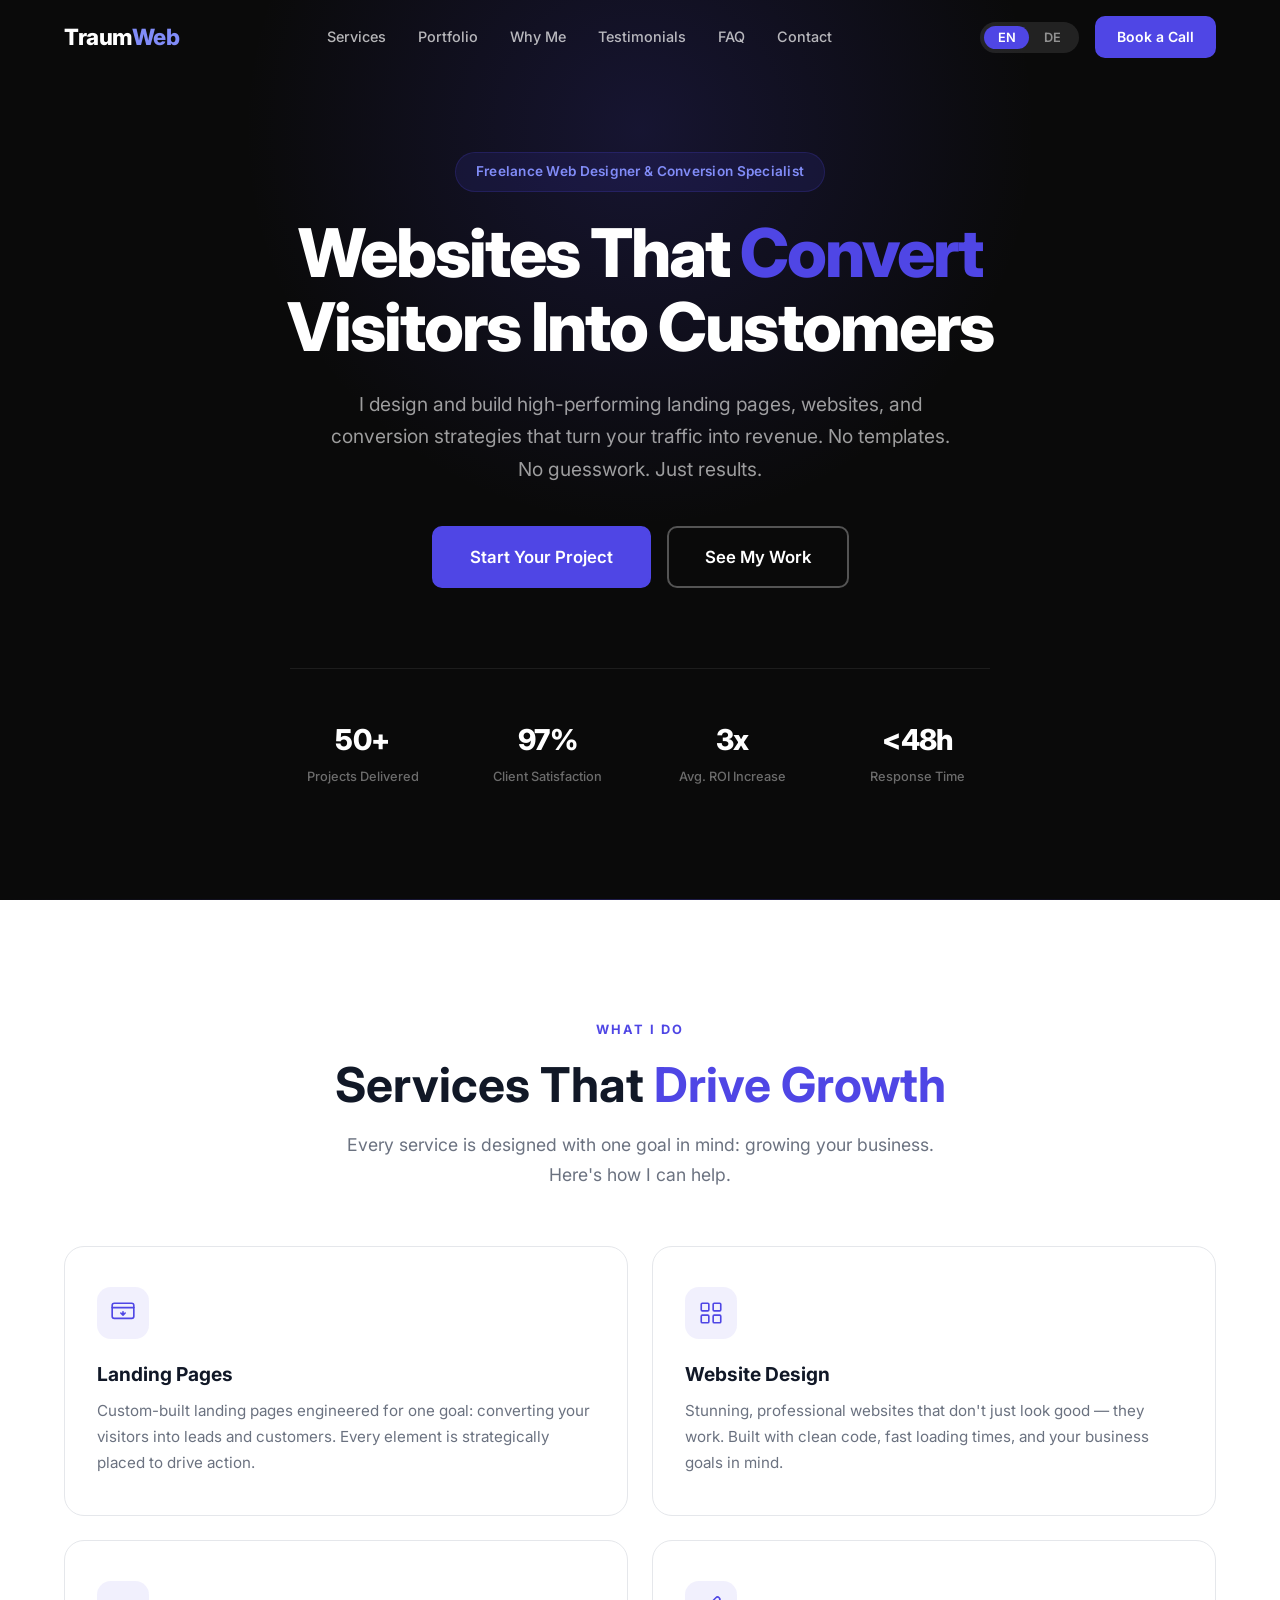
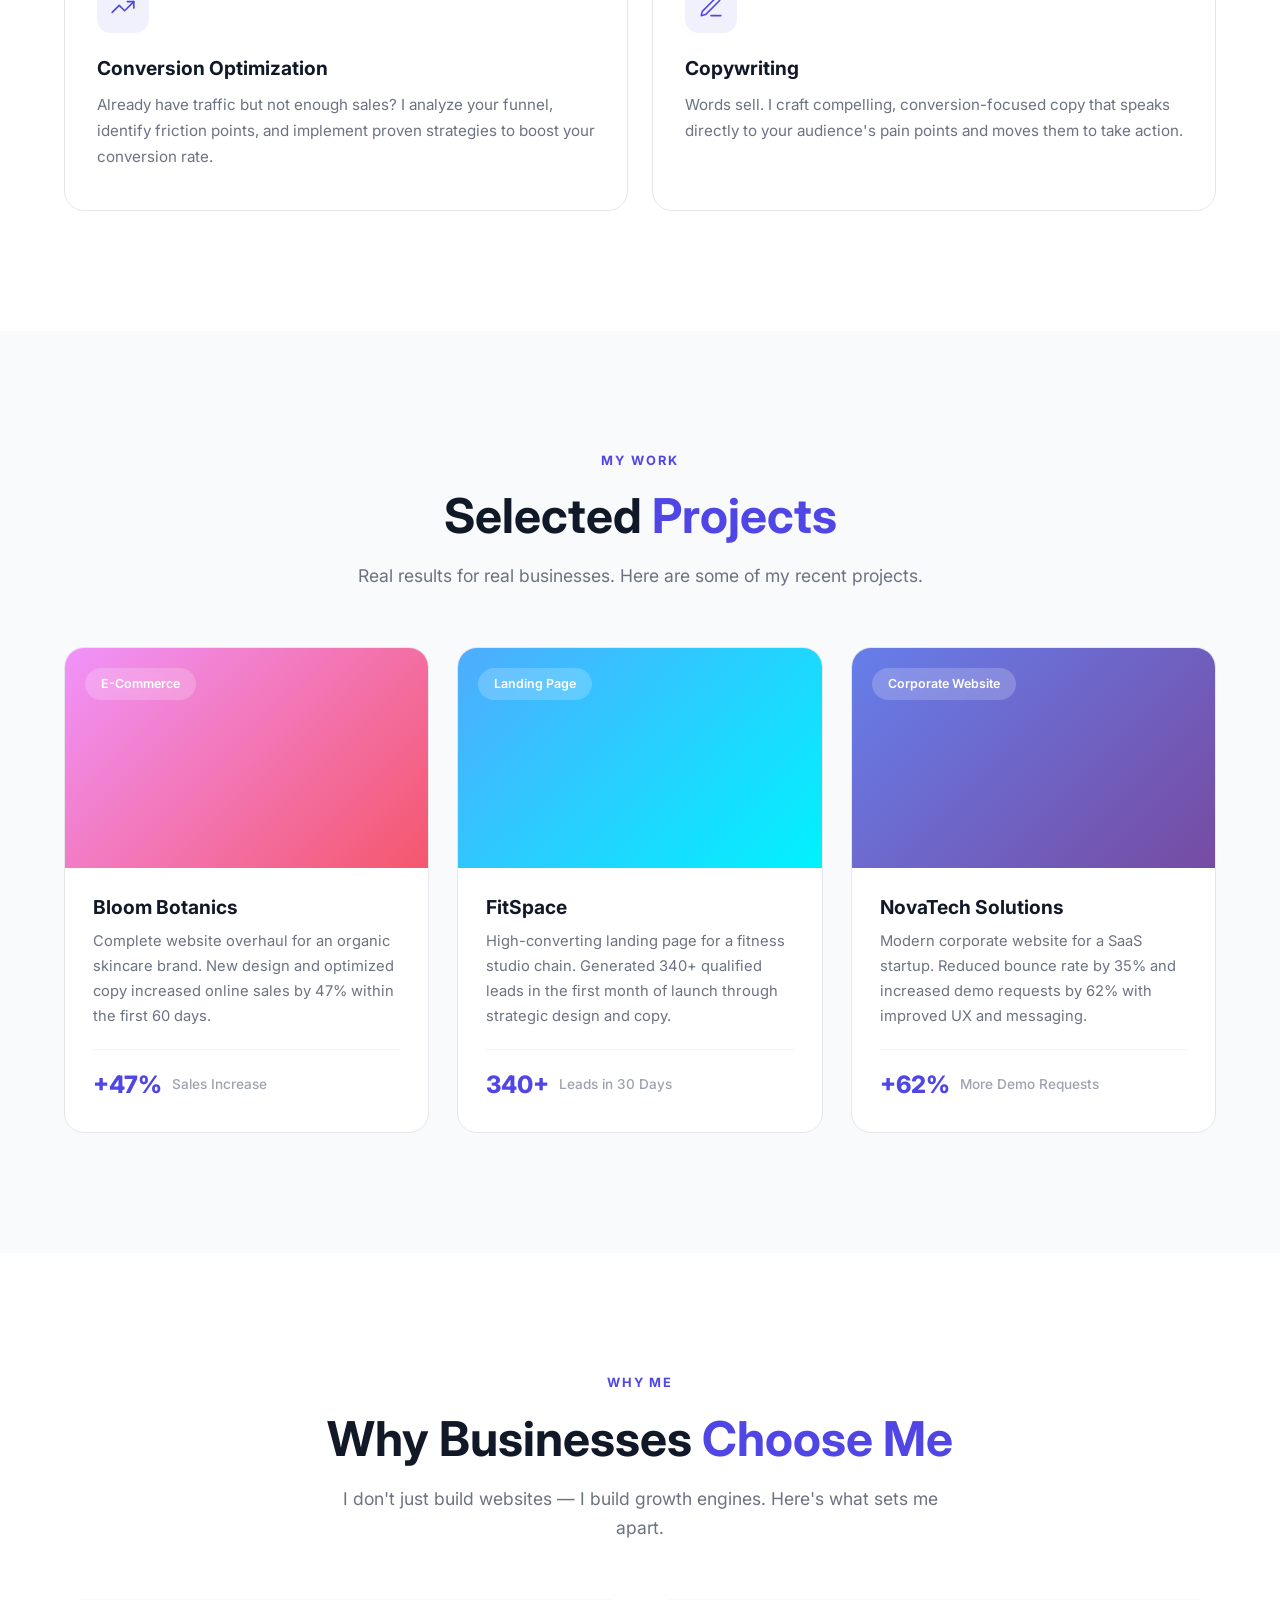
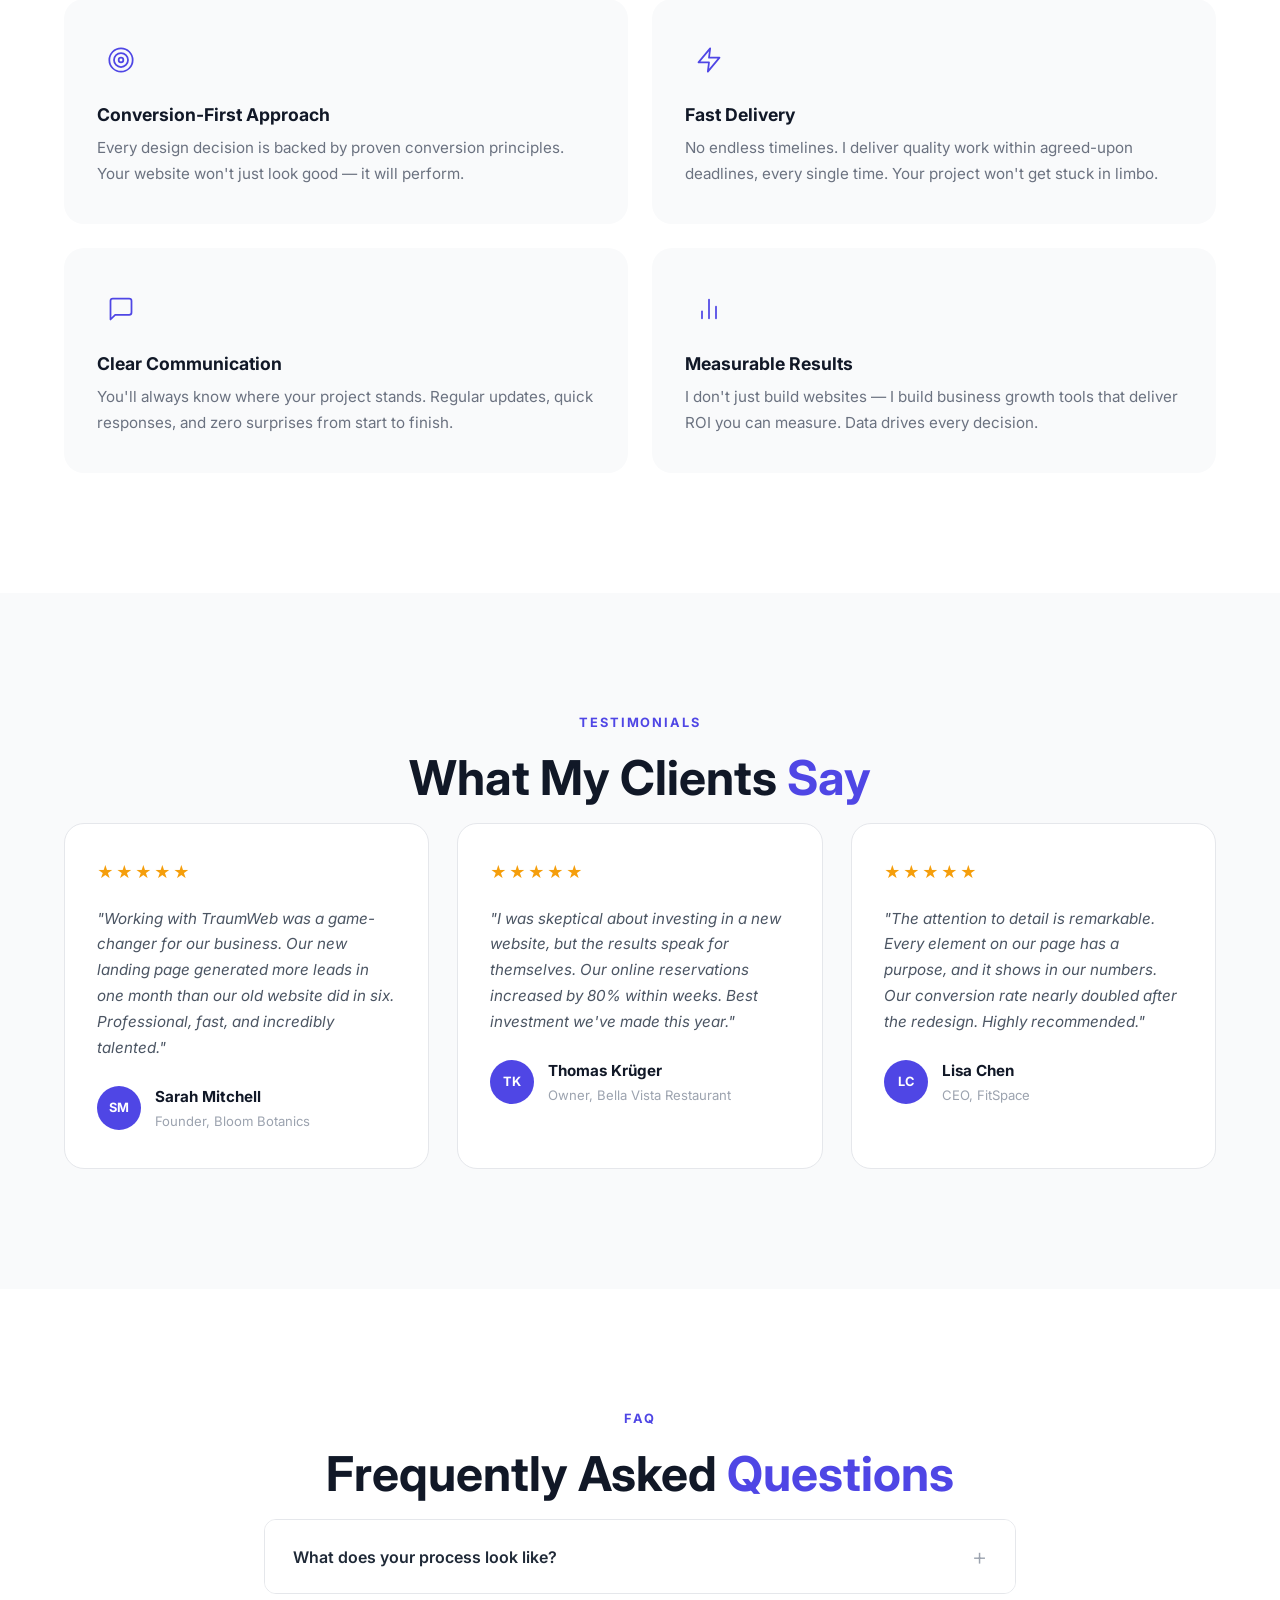
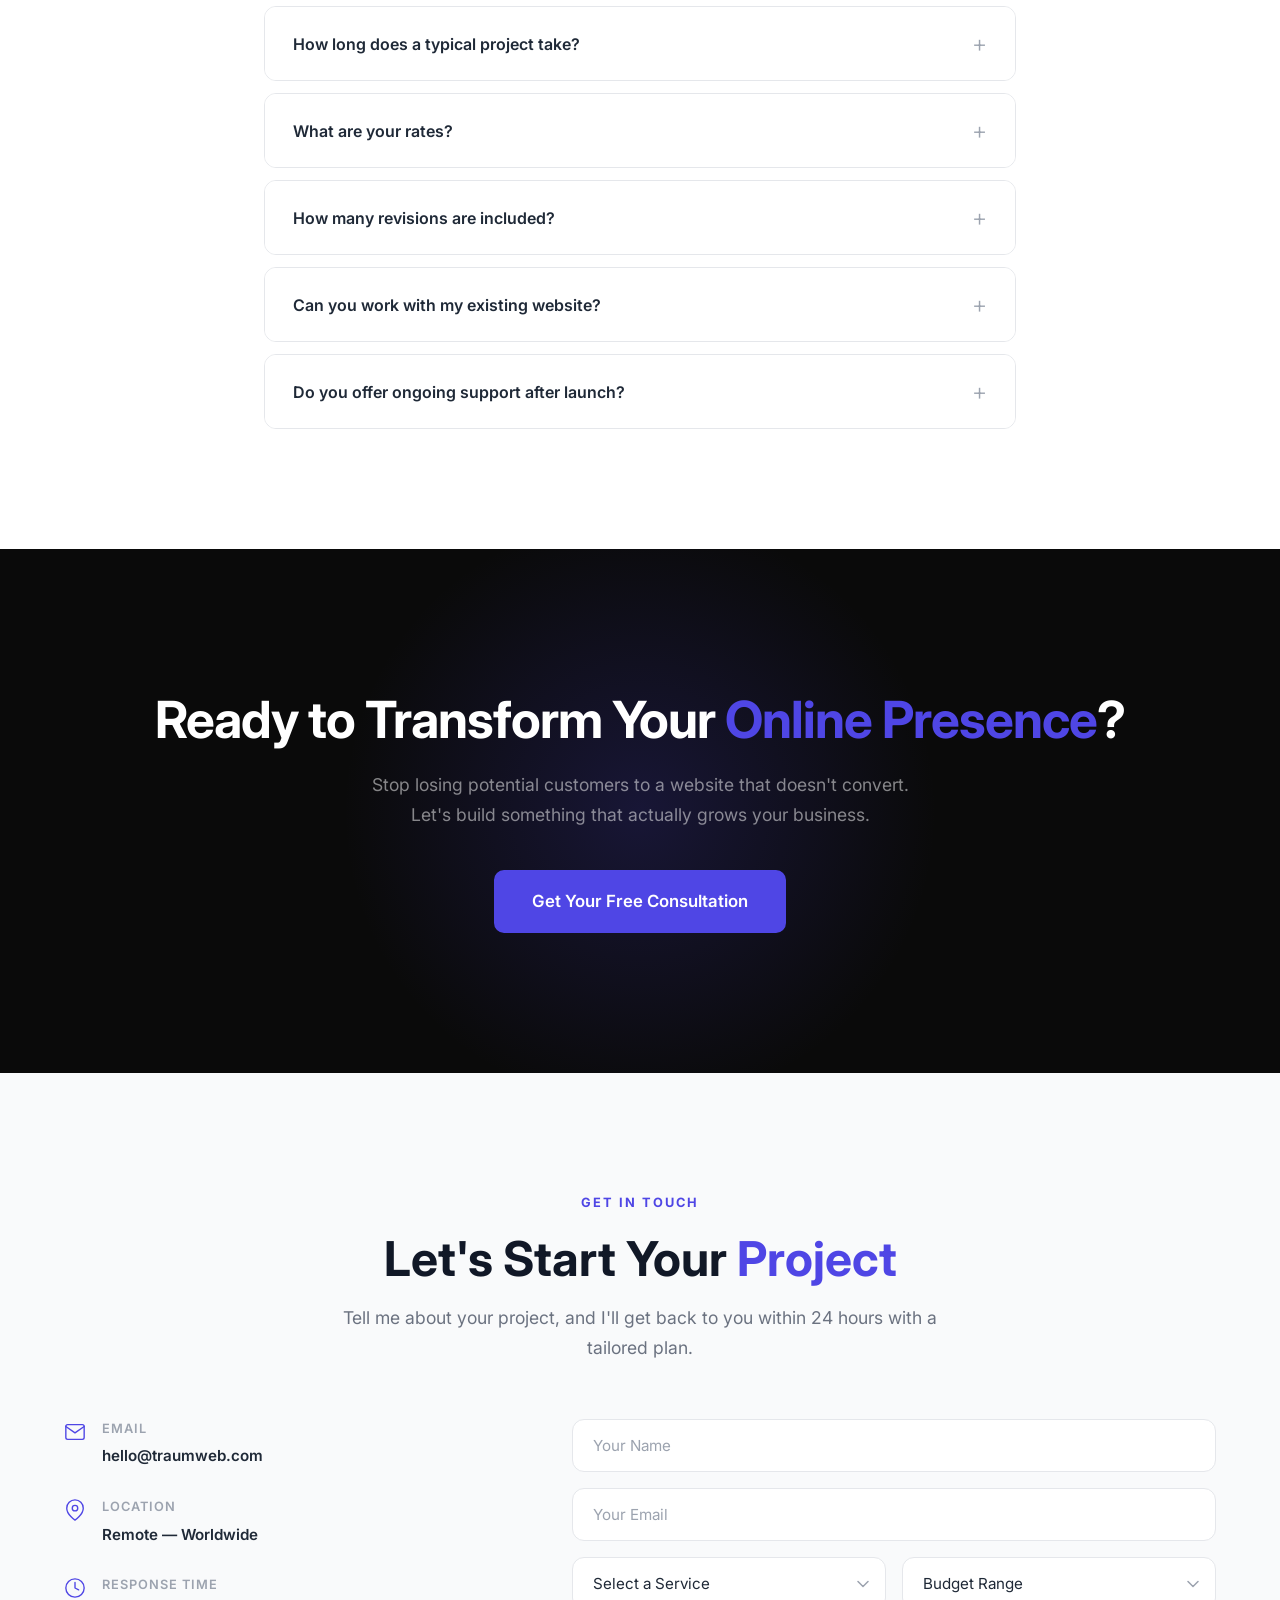
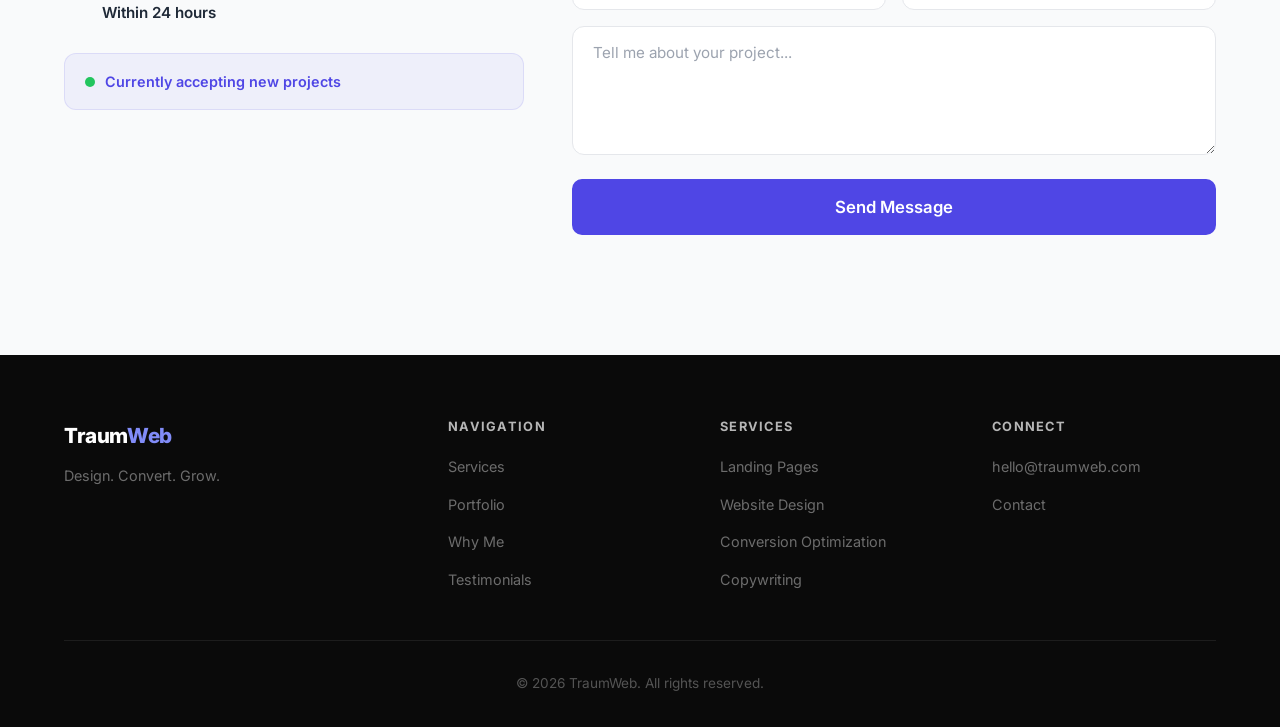
==== index.html @ 6cdb6cba "Add files via upload" ====
<!DOCTYPE html>
<html lang="en">
<head>
  <meta charset="UTF-8">
  <meta name="viewport" content="width=device-width, initial-scale=1.0">
  <title>TraumWeb — Web Design & Conversion Optimization</title>
  <meta name="description" content="I design high-converting websites and landing pages for businesses that want real results. Web design, conversion optimization, and copywriting.">
  <meta name="author" content="TraumWeb">
  <meta property="og:title" content="TraumWeb — Web Design & Conversion Optimization">
  <meta property="og:description" content="High-converting websites and landing pages for businesses that demand results.">
  <meta property="og:type" content="website">
  <link rel="icon" href="data:image/svg+xml,<svg xmlns='http://www.w3.org/2000/svg' viewBox='0 0 100 100'><text y='.9em' font-size='90'>◆</text></svg>">
  <link rel="preconnect" href="https://fonts.googleapis.com">
  <link rel="preconnect" href="https://fonts.gstatic.com" crossorigin>
  <link href="https://fonts.googleapis.com/css2?family=Inter:wght@400;500;600;700;800&display=swap" rel="stylesheet">
  <link rel="stylesheet" href="style.css">
</head>
<body>

  <!-- Navigation -->
  <nav class="nav" id="nav">
    <div class="container nav__inner">
      <a href="#" class="nav__logo">Traum<span>Web</span></a>
      <ul class="nav__links" id="navLinks">
        <li><a href="#services" data-i18n="nav.services">Services</a></li>
        <li><a href="#portfolio" data-i18n="nav.portfolio">Portfolio</a></li>
        <li><a href="#why" data-i18n="nav.why">Why Me</a></li>
        <li><a href="#testimonials" data-i18n="nav.testimonials">Testimonials</a></li>
        <li><a href="#faq" data-i18n="nav.faq">FAQ</a></li>
        <li><a href="#contact" data-i18n="nav.contact">Contact</a></li>
      </ul>
      <div class="nav__right">
        <button class="lang-toggle" id="langToggle" aria-label="Toggle language">
          <span class="lang-toggle__option active" data-lang="en">EN</span>
          <span class="lang-toggle__option" data-lang="de">DE</span>
          <span class="lang-toggle__slider"></span>
        </button>
        <a href="#contact" class="btn btn--small btn--primary nav__cta" data-i18n="nav.cta">Book a Call</a>
        <button class="nav__hamburger" id="hamburger" aria-label="Toggle menu">
          <span></span><span></span><span></span>
        </button>
      </div>
    </div>
  </nav>

  <main>

    <!-- Hero Section -->
    <section class="hero" id="hero">
      <div class="container hero__inner">
        <div class="hero__content">
          <span class="badge reveal" data-i18n="hero.badge">Freelance Web Designer & Conversion Specialist</span>
          <h1 class="hero__title reveal" data-i18n-html="hero.title">Websites That <span class="highlight">Convert</span> Visitors Into Customers</h1>
          <p class="hero__sub reveal" data-i18n="hero.sub">I design and build high-performing landing pages, websites, and conversion strategies that turn your traffic into revenue. No templates. No guesswork. Just results.</p>
          <div class="hero__buttons reveal">
            <a href="#contact" class="btn btn--primary btn--large" data-i18n="hero.cta">Start Your Project</a>
            <a href="#portfolio" class="btn btn--outline btn--large" data-i18n="hero.cta2">See My Work</a>
          </div>
        </div>
        <div class="hero__stats reveal">
          <div class="stat">
            <span class="stat__number">50+</span>
            <span class="stat__label" data-i18n="hero.stat1">Projects Delivered</span>
          </div>
          <div class="stat">
            <span class="stat__number">97%</span>
            <span class="stat__label" data-i18n="hero.stat2">Client Satisfaction</span>
          </div>
          <div class="stat">
            <span class="stat__number">3x</span>
            <span class="stat__label" data-i18n="hero.stat3">Avg. ROI Increase</span>
          </div>
          <div class="stat">
            <span class="stat__number">&lt;48h</span>
            <span class="stat__label" data-i18n="hero.stat4">Response Time</span>
          </div>
        </div>
      </div>
      <div class="hero__bg"></div>
    </section>

    <!-- Services Section -->
    <section class="section" id="services">
      <div class="container">
        <span class="section__label reveal" data-i18n="services.label">What I Do</span>
        <h2 class="section__title reveal" data-i18n-html="services.title">Services That <span class="highlight">Drive Growth</span></h2>
        <p class="section__sub reveal" data-i18n="services.sub">Every service is designed with one goal in mind: growing your business. Here's how I can help.</p>
        <div class="services__grid">
          <div class="service-card reveal">
            <div class="service-card__icon">
              <svg viewBox="0 0 24 24" fill="none" stroke="currentColor" stroke-width="1.5" stroke-linecap="round" stroke-linejoin="round"><rect x="2" y="3" width="20" height="14" rx="2"/><line x1="2" y1="7" x2="22" y2="7"/><path d="M12 11v3m0 0l-2-2m2 2l2-2"/></svg>
            </div>
            <h3 class="service-card__title" data-i18n="services.s1.title">Landing Pages</h3>
            <p class="service-card__text" data-i18n="services.s1.text">Custom-built landing pages engineered for one goal: converting your visitors into leads and customers. Every element is strategically placed to drive action.</p>
          </div>
          <div class="service-card reveal">
            <div class="service-card__icon">
              <svg viewBox="0 0 24 24" fill="none" stroke="currentColor" stroke-width="1.5" stroke-linecap="round" stroke-linejoin="round"><rect x="3" y="3" width="7" height="7" rx="1"/><rect x="14" y="3" width="7" height="7" rx="1"/><rect x="3" y="14" width="7" height="7" rx="1"/><rect x="14" y="14" width="7" height="7" rx="1"/></svg>
            </div>
            <h3 class="service-card__title" data-i18n="services.s2.title">Website Design</h3>
            <p class="service-card__text" data-i18n="services.s2.text">Stunning, professional websites that don't just look good — they work. Built with clean code, fast loading times, and your business goals in mind.</p>
          </div>
          <div class="service-card reveal">
            <div class="service-card__icon">
              <svg viewBox="0 0 24 24" fill="none" stroke="currentColor" stroke-width="1.5" stroke-linecap="round" stroke-linejoin="round"><polyline points="22 7 13.5 15.5 8.5 10.5 2 17"/><polyline points="16 7 22 7 22 13"/></svg>
            </div>
            <h3 class="service-card__title" data-i18n="services.s3.title">Conversion Optimization</h3>
            <p class="service-card__text" data-i18n="services.s3.text">Already have traffic but not enough sales? I analyze your funnel, identify friction points, and implement proven strategies to boost your conversion rate.</p>
          </div>
          <div class="service-card reveal">
            <div class="service-card__icon">
              <svg viewBox="0 0 24 24" fill="none" stroke="currentColor" stroke-width="1.5" stroke-linecap="round" stroke-linejoin="round"><path d="M12 20h9"/><path d="M16.5 3.5a2.12 2.12 0 013 3L7 19l-4 1 1-4L16.5 3.5z"/></svg>
            </div>
            <h3 class="service-card__title" data-i18n="services.s4.title">Copywriting</h3>
            <p class="service-card__text" data-i18n="services.s4.text">Words sell. I craft compelling, conversion-focused copy that speaks directly to your audience's pain points and moves them to take action.</p>
          </div>
        </div>
      </div>
    </section>

    <!-- Portfolio Section -->
    <section class="section section--alt" id="portfolio">
      <div class="container">
        <span class="section__label reveal" data-i18n="portfolio.label">My Work</span>
        <h2 class="section__title reveal" data-i18n-html="portfolio.title">Selected <span class="highlight">Projects</span></h2>
        <p class="section__sub reveal" data-i18n="portfolio.sub">Real results for real businesses. Here are some of my recent projects.</p>
        <div class="portfolio__grid">
          <div class="portfolio-card reveal">
            <div class="portfolio-card__image" style="background: linear-gradient(135deg, #f093fb 0%, #f5576c 100%);">
              <span class="portfolio-card__badge" data-i18n="portfolio.p1.badge">E-Commerce</span>
            </div>
            <div class="portfolio-card__body">
              <h3 class="portfolio-card__title">Bloom Botanics</h3>
              <p class="portfolio-card__text" data-i18n="portfolio.p1.text">Complete website overhaul for an organic skincare brand. New design and optimized copy increased online sales by 47% within the first 60 days.</p>
              <div class="portfolio-card__metric">
                <span class="portfolio-card__metric-number">+47%</span>
                <span class="portfolio-card__metric-label" data-i18n="portfolio.p1.metric">Sales Increase</span>
              </div>
            </div>
          </div>
          <div class="portfolio-card reveal">
            <div class="portfolio-card__image" style="background: linear-gradient(135deg, #4facfe 0%, #00f2fe 100%);">
              <span class="portfolio-card__badge" data-i18n="portfolio.p2.badge">Landing Page</span>
            </div>
            <div class="portfolio-card__body">
              <h3 class="portfolio-card__title">FitSpace</h3>
              <p class="portfolio-card__text" data-i18n="portfolio.p2.text">High-converting landing page for a fitness studio chain. Generated 340+ qualified leads in the first month of launch through strategic design and copy.</p>
              <div class="portfolio-card__metric">
                <span class="portfolio-card__metric-number">340+</span>
                <span class="portfolio-card__metric-label" data-i18n="portfolio.p2.metric">Leads in 30 Days</span>
              </div>
            </div>
          </div>
          <div class="portfolio-card reveal">
            <div class="portfolio-card__image" style="background: linear-gradient(135deg, #667eea 0%, #764ba2 100%);">
              <span class="portfolio-card__badge" data-i18n="portfolio.p3.badge">Corporate Website</span>
            </div>
            <div class="portfolio-card__body">
              <h3 class="portfolio-card__title">NovaTech Solutions</h3>
              <p class="portfolio-card__text" data-i18n="portfolio.p3.text">Modern corporate website for a SaaS startup. Reduced bounce rate by 35% and increased demo requests by 62% with improved UX and messaging.</p>
              <div class="portfolio-card__metric">
                <span class="portfolio-card__metric-number">+62%</span>
                <span class="portfolio-card__metric-label" data-i18n="portfolio.p3.metric">More Demo Requests</span>
              </div>
            </div>
          </div>
        </div>
      </div>
    </section>

    <!-- Why Choose Me Section -->
    <section class="section" id="why">
      <div class="container">
        <span class="section__label reveal" data-i18n="why.label">Why Me</span>
        <h2 class="section__title reveal" data-i18n-html="why.title">Why Businesses <span class="highlight">Choose Me</span></h2>
        <p class="section__sub reveal" data-i18n="why.sub">I don't just build websites — I build growth engines. Here's what sets me apart.</p>
        <div class="why__grid">
          <div class="why-card reveal">
            <div class="why-card__icon">
              <svg viewBox="0 0 24 24" fill="none" stroke="currentColor" stroke-width="1.5" stroke-linecap="round" stroke-linejoin="round"><circle cx="12" cy="12" r="10"/><circle cx="12" cy="12" r="6"/><circle cx="12" cy="12" r="2"/></svg>
            </div>
            <h3 class="why-card__title" data-i18n="why.w1.title">Conversion-First Approach</h3>
            <p class="why-card__text" data-i18n="why.w1.text">Every design decision is backed by proven conversion principles. Your website won't just look good — it will perform.</p>
          </div>
          <div class="why-card reveal">
            <div class="why-card__icon">
              <svg viewBox="0 0 24 24" fill="none" stroke="currentColor" stroke-width="1.5" stroke-linecap="round" stroke-linejoin="round"><path d="M13 2L3 14h9l-1 8 10-12h-9l1-8z"/></svg>
            </div>
            <h3 class="why-card__title" data-i18n="why.w2.title">Fast Delivery</h3>
            <p class="why-card__text" data-i18n="why.w2.text">No endless timelines. I deliver quality work within agreed-upon deadlines, every single time. Your project won't get stuck in limbo.</p>
          </div>
          <div class="why-card reveal">
            <div class="why-card__icon">
              <svg viewBox="0 0 24 24" fill="none" stroke="currentColor" stroke-width="1.5" stroke-linecap="round" stroke-linejoin="round"><path d="M21 15a2 2 0 01-2 2H7l-4 4V5a2 2 0 012-2h14a2 2 0 012 2z"/></svg>
            </div>
            <h3 class="why-card__title" data-i18n="why.w3.title">Clear Communication</h3>
            <p class="why-card__text" data-i18n="why.w3.text">You'll always know where your project stands. Regular updates, quick responses, and zero surprises from start to finish.</p>
          </div>
          <div class="why-card reveal">
            <div class="why-card__icon">
              <svg viewBox="0 0 24 24" fill="none" stroke="currentColor" stroke-width="1.5" stroke-linecap="round" stroke-linejoin="round"><line x1="18" y1="20" x2="18" y2="10"/><line x1="12" y1="20" x2="12" y2="4"/><line x1="6" y1="20" x2="6" y2="14"/></svg>
            </div>
            <h3 class="why-card__title" data-i18n="why.w4.title">Measurable Results</h3>
            <p class="why-card__text" data-i18n="why.w4.text">I don't just build websites — I build business growth tools that deliver ROI you can measure. Data drives every decision.</p>
          </div>
        </div>
      </div>
    </section>

    <!-- Testimonials Section -->
    <section class="section section--alt" id="testimonials">
      <div class="container">
        <span class="section__label reveal" data-i18n="testimonials.label">Testimonials</span>
        <h2 class="section__title reveal" data-i18n-html="testimonials.title">What My Clients <span class="highlight">Say</span></h2>
        <div class="testimonials__grid">
          <div class="testimonial-card reveal">
            <div class="testimonial-card__stars">★★★★★</div>
            <p class="testimonial-card__text" data-i18n="testimonials.t1.text">"Working with TraumWeb was a game-changer for our business. Our new landing page generated more leads in one month than our old website did in six. Professional, fast, and incredibly talented."</p>
            <div class="testimonial-card__author">
              <div class="testimonial-card__avatar">SM</div>
              <div>
                <span class="testimonial-card__name">Sarah Mitchell</span>
                <span class="testimonial-card__role" data-i18n="testimonials.t1.role">Founder, Bloom Botanics</span>
              </div>
            </div>
          </div>
          <div class="testimonial-card reveal">
            <div class="testimonial-card__stars">★★★★★</div>
            <p class="testimonial-card__text" data-i18n="testimonials.t2.text">"I was skeptical about investing in a new website, but the results speak for themselves. Our online reservations increased by 80% within weeks. Best investment we've made this year."</p>
            <div class="testimonial-card__author">
              <div class="testimonial-card__avatar">TK</div>
              <div>
                <span class="testimonial-card__name">Thomas Krüger</span>
                <span class="testimonial-card__role" data-i18n="testimonials.t2.role">Owner, Bella Vista Restaurant</span>
              </div>
            </div>
          </div>
          <div class="testimonial-card reveal">
            <div class="testimonial-card__stars">★★★★★</div>
            <p class="testimonial-card__text" data-i18n="testimonials.t3.text">"The attention to detail is remarkable. Every element on our page has a purpose, and it shows in our numbers. Our conversion rate nearly doubled after the redesign. Highly recommended."</p>
            <div class="testimonial-card__author">
              <div class="testimonial-card__avatar">LC</div>
              <div>
                <span class="testimonial-card__name">Lisa Chen</span>
                <span class="testimonial-card__role" data-i18n="testimonials.t3.role">CEO, FitSpace</span>
              </div>
            </div>
          </div>
        </div>
      </div>
    </section>

    <!-- FAQ Section -->
    <section class="section" id="faq">
      <div class="container container--narrow">
        <span class="section__label reveal" data-i18n="faq.label">FAQ</span>
        <h2 class="section__title reveal" data-i18n-html="faq.title">Frequently Asked <span class="highlight">Questions</span></h2>
        <div class="faq__list">
          <div class="faq-item reveal">
            <button class="faq-item__question" data-i18n="faq.q1.q">What does your process look like?</button>
            <div class="faq-item__answer">
              <p data-i18n="faq.q1.a">Every project starts with a strategy call where I learn about your business, goals, and target audience. From there, I create a detailed plan, design the solution, and refine it based on your feedback. You're involved at every stage — no surprises.</p>
            </div>
          </div>
          <div class="faq-item reveal">
            <button class="faq-item__question" data-i18n="faq.q2.q">How long does a typical project take?</button>
            <div class="faq-item__answer">
              <p data-i18n="faq.q2.a">Most landing pages are delivered within 5–7 business days. Full website projects typically take 2–4 weeks depending on scope and complexity. I'll give you a clear timeline upfront during our initial call.</p>
            </div>
          </div>
          <div class="faq-item reveal">
            <button class="faq-item__question" data-i18n="faq.q3.q">What are your rates?</button>
            <div class="faq-item__answer">
              <p data-i18n="faq.q3.a">Pricing depends on the scope and complexity of your project. Landing pages start at €497, and full website projects start at €1,497. Book a free consultation to get a custom quote tailored to your needs.</p>
            </div>
          </div>
          <div class="faq-item reveal">
            <button class="faq-item__question" data-i18n="faq.q4.q">How many revisions are included?</button>
            <div class="faq-item__answer">
              <p data-i18n="faq.q4.a">Every project includes 2 rounds of revisions at no extra cost. I work closely with you throughout the process to ensure the final result matches your vision — most clients are thrilled after the first draft.</p>
            </div>
          </div>
          <div class="faq-item reveal">
            <button class="faq-item__question" data-i18n="faq.q5.q">Can you work with my existing website?</button>
            <div class="faq-item__answer">
              <p data-i18n="faq.q5.a">Absolutely. Whether you need a redesign, conversion optimization, or updated content — I can work with what you have and make it perform significantly better. No need to start from scratch.</p>
            </div>
          </div>
          <div class="faq-item reveal">
            <button class="faq-item__question" data-i18n="faq.q6.q">Do you offer ongoing support after launch?</button>
            <div class="faq-item__answer">
              <p data-i18n="faq.q6.a">Yes! I offer optional monthly maintenance and optimization packages. After launch, I can handle updates, monitor performance, and continuously improve your conversion rates so your site keeps delivering results.</p>
            </div>
          </div>
        </div>
      </div>
    </section>

    <!-- Final CTA Section -->
    <section class="cta-section" id="cta-final">
      <div class="container cta-section__inner">
        <h2 class="cta-section__title reveal" data-i18n-html="cta.title">Ready to Transform Your <span class="highlight">Online Presence</span>?</h2>
        <p class="cta-section__text reveal" data-i18n="cta.text">Stop losing potential customers to a website that doesn't convert. Let's build something that actually grows your business.</p>
        <a href="#contact" class="btn btn--primary btn--large reveal" data-i18n="cta.button">Get Your Free Consultation</a>
      </div>
    </section>

    <!-- Contact Section -->
    <section class="section section--alt" id="contact">
      <div class="container">
        <span class="section__label reveal" data-i18n="contact.label">Get In Touch</span>
        <h2 class="section__title reveal" data-i18n-html="contact.title">Let's Start Your <span class="highlight">Project</span></h2>
        <p class="section__sub reveal" data-i18n="contact.sub">Tell me about your project, and I'll get back to you within 24 hours with a tailored plan.</p>
        <div class="contact__grid">
          <div class="contact__info reveal">
            <div class="contact__info-item">
              <svg viewBox="0 0 24 24" fill="none" stroke="currentColor" stroke-width="1.5" stroke-linecap="round" stroke-linejoin="round"><path d="M4 4h16c1.1 0 2 .9 2 2v12c0 1.1-.9 2-2 2H4c-1.1 0-2-.9-2-2V6c0-1.1.9-2 2-2z"/><polyline points="22,6 12,13 2,6"/></svg>
              <div>
                <span class="contact__info-label" data-i18n="contact.email.label">Email</span>
                <a href="mailto:hello@traumweb.com" class="contact__info-value">hello@traumweb.com</a>
              </div>
            </div>
            <div class="contact__info-item">
              <svg viewBox="0 0 24 24" fill="none" stroke="currentColor" stroke-width="1.5" stroke-linecap="round" stroke-linejoin="round"><path d="M21 10c0 7-9 13-9 13s-9-6-9-13a9 9 0 0118 0z"/><circle cx="12" cy="10" r="3"/></svg>
              <div>
                <span class="contact__info-label" data-i18n="contact.location.label">Location</span>
                <span class="contact__info-value" data-i18n="contact.location.value">Remote — Worldwide</span>
              </div>
            </div>
            <div class="contact__info-item">
              <svg viewBox="0 0 24 24" fill="none" stroke="currentColor" stroke-width="1.5" stroke-linecap="round" stroke-linejoin="round"><circle cx="12" cy="12" r="10"/><polyline points="12 6 12 12 16 14"/></svg>
              <div>
                <span class="contact__info-label" data-i18n="contact.response.label">Response Time</span>
                <span class="contact__info-value" data-i18n="contact.response.value">Within 24 hours</span>
              </div>
            </div>
            <div class="contact__availability">
              <span class="contact__availability-dot"></span>
              <span data-i18n="contact.availability">Currently accepting new projects</span>
            </div>
          </div>
          <form class="contact__form reveal" id="contactForm" action="#" method="POST">
            <div class="form-group">
              <input type="text" name="name" required data-i18n-placeholder="contact.form.name" placeholder="Your Name">
            </div>
            <div class="form-group">
              <input type="email" name="email" required data-i18n-placeholder="contact.form.email" placeholder="Your Email">
            </div>
            <div class="form-row">
              <div class="form-group">
                <select name="service" required id="serviceSelect">
                  <option value="" disabled selected data-i18n="contact.form.service">Select a Service</option>
                  <option value="landing" data-i18n="contact.form.service1">Landing Page</option>
                  <option value="website" data-i18n="contact.form.service2">Website Design</option>
                  <option value="conversion" data-i18n="contact.form.service3">Conversion Optimization</option>
                  <option value="copy" data-i18n="contact.form.service4">Copywriting</option>
                </select>
              </div>
              <div class="form-group">
                <select name="budget" id="budgetSelect">
                  <option value="" disabled selected data-i18n="contact.form.budget">Budget Range</option>
                  <option value="500-1000">€500 – €1,000</option>
                  <option value="1000-2500">€1,000 – €2,500</option>
                  <option value="2500-5000">€2,500 – €5,000</option>
                  <option value="5000+">€5,000+</option>
                </select>
              </div>
            </div>
            <div class="form-group">
              <textarea name="message" rows="5" required data-i18n-placeholder="contact.form.message" placeholder="Tell me about your project..."></textarea>
            </div>
            <button type="submit" class="btn btn--primary btn--large btn--full" data-i18n="contact.form.submit">Send Message</button>
          </form>
        </div>
      </div>
    </section>

  </main>

  <!-- Footer -->
  <footer class="footer">
    <div class="container">
      <div class="footer__grid">
        <div class="footer__brand">
          <a href="#" class="nav__logo">Traum<span>Web</span></a>
          <p class="footer__tagline" data-i18n="footer.tagline">Design. Convert. Grow.</p>
        </div>
        <div class="footer__col">
          <h4 class="footer__heading" data-i18n="footer.nav">Navigation</h4>
          <ul class="footer__links">
            <li><a href="#services" data-i18n="nav.services">Services</a></li>
            <li><a href="#portfolio" data-i18n="nav.portfolio">Portfolio</a></li>
            <li><a href="#why" data-i18n="nav.why">Why Me</a></li>
            <li><a href="#testimonials" data-i18n="nav.testimonials">Testimonials</a></li>
          </ul>
        </div>
        <div class="footer__col">
          <h4 class="footer__heading" data-i18n="footer.services">Services</h4>
          <ul class="footer__links">
            <li><a href="#services" data-i18n="services.s1.title">Landing Pages</a></li>
            <li><a href="#services" data-i18n="services.s2.title">Website Design</a></li>
            <li><a href="#services" data-i18n="services.s3.title">Conversion Optimization</a></li>
            <li><a href="#services" data-i18n="services.s4.title">Copywriting</a></li>
          </ul>
        </div>
        <div class="footer__col">
          <h4 class="footer__heading" data-i18n="footer.connect">Connect</h4>
          <ul class="footer__links">
            <li><a href="mailto:hello@traumweb.com">hello@traumweb.com</a></li>
            <li><a href="#contact" data-i18n="nav.contact">Contact</a></li>
          </ul>
        </div>
      </div>
      <div class="footer__bottom">
        <p data-i18n-html="footer.copy">&copy; 2026 TraumWeb. All rights reserved.</p>
      </div>
    </div>
  </footer>

  <script src="script.js"></script>
</body>
</html>
---- style.css ----
/* ========================================
   TraumWeb — Premium Portfolio Stylesheet
   ======================================== */

/* --- Reset & Variables --- */
*,
*::before,
*::after {
  margin: 0;
  padding: 0;
  box-sizing: border-box;
}

:root {
  --primary: #4f46e5;
  --primary-light: #818cf8;
  --primary-dark: #3730a3;
  --dark: #0a0a0a;
  --dark-2: #111111;
  --dark-3: #1a1a1a;
  --white: #ffffff;
  --gray-50: #f9fafb;
  --gray-100: #f3f4f6;
  --gray-200: #e5e7eb;
  --gray-300: #d1d5db;
  --gray-400: #9ca3af;
  --gray-500: #6b7280;
  --gray-600: #4b5563;
  --gray-700: #374151;
  --gray-800: #1f2937;
  --gray-900: #111827;
  --gold: #f59e0b;
  --radius: 12px;
  --radius-lg: 20px;
  --shadow: 0 1px 3px rgba(0,0,0,0.08), 0 1px 2px rgba(0,0,0,0.06);
  --shadow-md: 0 4px 6px rgba(0,0,0,0.07), 0 2px 4px rgba(0,0,0,0.06);
  --shadow-lg: 0 10px 25px rgba(0,0,0,0.1), 0 6px 10px rgba(0,0,0,0.08);
  --transition: 0.3s cubic-bezier(0.4, 0, 0.2, 1);
  --font: 'Inter', -apple-system, BlinkMacSystemFont, 'Segoe UI', sans-serif;
}

html {
  scroll-behavior: smooth;
  -webkit-text-size-adjust: 100%;
}

body {
  font-family: var(--font);
  font-size: 16px;
  line-height: 1.6;
  color: var(--gray-800);
  background: var(--white);
  overflow-x: hidden;
  -webkit-font-smoothing: antialiased;
  -moz-osx-font-smoothing: grayscale;
}

a {
  color: inherit;
  text-decoration: none;
  transition: color var(--transition);
}

img { max-width: 100%; display: block; }
button { cursor: pointer; border: none; background: none; font-family: inherit; }
input, select, textarea { font-family: inherit; font-size: inherit; }
ul { list-style: none; }

/* --- Container --- */
.container {
  width: 100%;
  max-width: 1200px;
  margin: 0 auto;
  padding: 0 24px;
}

.container--narrow {
  max-width: 800px;
}

/* --- Typography --- */
h1, h2, h3, h4 {
  line-height: 1.2;
  font-weight: 700;
  color: var(--gray-900);
}

.highlight {
  color: var(--primary);
}

/* --- Buttons --- */
.btn {
  display: inline-flex;
  align-items: center;
  justify-content: center;
  gap: 8px;
  font-weight: 600;
  border-radius: 10px;
  transition: all var(--transition);
  white-space: nowrap;
  border: 2px solid transparent;
}

.btn--primary {
  background: var(--primary);
  color: var(--white);
  border-color: var(--primary);
}
.btn--primary:hover {
  background: var(--primary-dark);
  border-color: var(--primary-dark);
  transform: translateY(-2px);
  box-shadow: 0 8px 25px rgba(79, 70, 229, 0.35);
}

.btn--outline {
  background: transparent;
  color: var(--white);
  border-color: rgba(255,255,255,0.3);
}
.btn--outline:hover {
  border-color: var(--white);
  background: rgba(255,255,255,0.08);
  transform: translateY(-2px);
}

.btn--small {
  padding: 8px 20px;
  font-size: 0.875rem;
}
.btn--large {
  padding: 16px 36px;
  font-size: 1.05rem;
}
.btn--full { width: 100%; }

/* --- Badge --- */
.badge {
  display: inline-block;
  padding: 8px 20px;
  background: rgba(79, 70, 229, 0.12);
  color: var(--primary-light);
  font-size: 0.85rem;
  font-weight: 600;
  border-radius: 50px;
  letter-spacing: 0.02em;
  border: 1px solid rgba(79, 70, 229, 0.2);
}

/* --- Section Base --- */
.section {
  padding: clamp(64px, 10vw, 120px) 0;
}
.section--alt {
  background: var(--gray-50);
}

.section__label {
  display: block;
  text-align: center;
  font-size: 0.8rem;
  font-weight: 700;
  letter-spacing: 0.15em;
  text-transform: uppercase;
  color: var(--primary);
  margin-bottom: 16px;
}

.section__title {
  text-align: center;
  font-size: clamp(2rem, 4vw, 3rem);
  margin-bottom: 16px;
}

.section__sub {
  text-align: center;
  max-width: 600px;
  margin: 0 auto 56px;
  color: var(--gray-500);
  font-size: 1.1rem;
  line-height: 1.7;
}

/* ========================================
   Navigation
   ======================================== */
.nav {
  position: fixed;
  top: 0;
  left: 0;
  right: 0;
  z-index: 1000;
  padding: 16px 0;
  transition: all var(--transition);
  background: transparent;
}
.nav.scrolled {
  background: rgba(10, 10, 10, 0.95);
  backdrop-filter: blur(20px);
  -webkit-backdrop-filter: blur(20px);
  padding: 10px 0;
  box-shadow: 0 1px 20px rgba(0,0,0,0.3);
}

.nav__inner {
  display: flex;
  align-items: center;
  justify-content: space-between;
  gap: 32px;
}

.nav__logo {
  font-size: 1.4rem;
  font-weight: 800;
  color: var(--white);
  letter-spacing: -0.02em;
}
.nav__logo span {
  color: var(--primary-light);
}

.nav__links {
  display: flex;
  gap: 32px;
}
.nav__links a {
  color: rgba(255,255,255,0.7);
  font-size: 0.9rem;
  font-weight: 500;
  transition: color var(--transition);
}
.nav__links a:hover {
  color: var(--white);
}

.nav__right {
  display: flex;
  align-items: center;
  gap: 16px;
}

/* Language Toggle */
.lang-toggle {
  position: relative;
  display: flex;
  align-items: center;
  background: rgba(255,255,255,0.1);
  border-radius: 50px;
  padding: 4px;
  gap: 0;
}
.lang-toggle__option {
  position: relative;
  z-index: 2;
  padding: 4px 14px;
  font-size: 0.8rem;
  font-weight: 600;
  color: rgba(255,255,255,0.5);
  transition: color var(--transition);
  cursor: pointer;
  border-radius: 50px;
}
.lang-toggle__option.active {
  color: var(--white);
}
.lang-toggle__slider {
  position: absolute;
  top: 4px;
  left: 4px;
  width: calc(50% - 4px);
  height: calc(100% - 8px);
  background: var(--primary);
  border-radius: 50px;
  transition: transform var(--transition);
}
.lang-toggle[data-active="de"] .lang-toggle__slider {
  transform: translateX(100%);
}

/* Nav CTA */
.nav__cta {
  color: var(--white) !important;
}

/* Hamburger */
.nav__hamburger {
  display: none;
  flex-direction: column;
  gap: 5px;
  padding: 4px;
}
.nav__hamburger span {
  display: block;
  width: 24px;
  height: 2px;
  background: var(--white);
  border-radius: 2px;
  transition: all var(--transition);
}
.nav__hamburger.active span:nth-child(1) {
  transform: rotate(45deg) translate(5px, 5px);
}
.nav__hamburger.active span:nth-child(2) {
  opacity: 0;
}
.nav__hamburger.active span:nth-child(3) {
  transform: rotate(-45deg) translate(5px, -5px);
}

/* ========================================
   Hero
   ======================================== */
.hero {
  position: relative;
  min-height: 100vh;
  display: flex;
  align-items: center;
  padding: 120px 0 80px;
  overflow: hidden;
}

.hero__bg {
  position: absolute;
  inset: 0;
  background: var(--dark);
  z-index: -2;
}
.hero__bg::before {
  content: '';
  position: absolute;
  top: -30%;
  left: 50%;
  transform: translateX(-50%);
  width: 800px;
  height: 800px;
  background: radial-gradient(circle, rgba(79, 70, 229, 0.18) 0%, transparent 70%);
  z-index: -1;
}
.hero__bg::after {
  content: '';
  position: absolute;
  bottom: 0;
  left: 0;
  right: 0;
  height: 1px;
  background: linear-gradient(90deg, transparent, rgba(79, 70, 229, 0.3), transparent);
}

.hero__inner {
  display: flex;
  flex-direction: column;
  align-items: center;
  text-align: center;
}

.hero__content {
  max-width: 820px;
}

.hero__title {
  font-size: clamp(2.5rem, 5.5vw, 4.2rem);
  font-weight: 800;
  color: var(--white);
  margin: 24px 0;
  letter-spacing: -0.03em;
  line-height: 1.1;
}

.hero__sub {
  font-size: clamp(1.05rem, 1.8vw, 1.2rem);
  color: rgba(255,255,255,0.6);
  max-width: 620px;
  margin: 0 auto 40px;
  line-height: 1.7;
}

.hero__buttons {
  display: flex;
  gap: 16px;
  justify-content: center;
  flex-wrap: wrap;
}

.hero__stats {
  display: grid;
  grid-template-columns: repeat(4, 1fr);
  gap: 40px;
  margin-top: 80px;
  padding-top: 48px;
  border-top: 1px solid rgba(255,255,255,0.08);
  width: 100%;
  max-width: 700px;
}

.stat {
  text-align: center;
}
.stat__number {
  display: block;
  font-size: 1.8rem;
  font-weight: 800;
  color: var(--white);
  letter-spacing: -0.02em;
}
.stat__label {
  display: block;
  font-size: 0.8rem;
  color: rgba(255,255,255,0.4);
  margin-top: 4px;
  font-weight: 500;
}

/* ========================================
   Services
   ======================================== */
.services__grid {
  display: grid;
  grid-template-columns: repeat(2, 1fr);
  gap: 24px;
}

.service-card {
  background: var(--white);
  border: 1px solid var(--gray-200);
  border-radius: var(--radius-lg);
  padding: 40px 32px;
  transition: all var(--transition);
}
.section--alt .service-card {
  background: var(--white);
}
.service-card:hover {
  transform: translateY(-4px);
  box-shadow: var(--shadow-lg);
  border-color: rgba(79, 70, 229, 0.2);
}

.service-card__icon {
  width: 52px;
  height: 52px;
  background: rgba(79, 70, 229, 0.08);
  border-radius: 14px;
  display: flex;
  align-items: center;
  justify-content: center;
  margin-bottom: 24px;
  color: var(--primary);
}
.service-card__icon svg {
  width: 26px;
  height: 26px;
}

.service-card__title {
  font-size: 1.2rem;
  font-weight: 700;
  margin-bottom: 12px;
}

.service-card__text {
  color: var(--gray-500);
  line-height: 1.7;
  font-size: 0.95rem;
}

/* ========================================
   Portfolio
   ======================================== */
.portfolio__grid {
  display: grid;
  grid-template-columns: repeat(3, 1fr);
  gap: 28px;
}

.portfolio-card {
  border-radius: var(--radius-lg);
  overflow: hidden;
  background: var(--white);
  border: 1px solid var(--gray-200);
  transition: all var(--transition);
}
.portfolio-card:hover {
  transform: translateY(-6px);
  box-shadow: var(--shadow-lg);
}

.portfolio-card__image {
  position: relative;
  height: 220px;
  display: flex;
  align-items: flex-start;
  padding: 20px;
}
.portfolio-card__badge {
  background: rgba(255,255,255,0.2);
  backdrop-filter: blur(10px);
  -webkit-backdrop-filter: blur(10px);
  color: var(--white);
  padding: 6px 16px;
  border-radius: 50px;
  font-size: 0.78rem;
  font-weight: 600;
}

.portfolio-card__body {
  padding: 28px;
}
.portfolio-card__title {
  font-size: 1.2rem;
  font-weight: 700;
  margin-bottom: 10px;
}
.portfolio-card__text {
  color: var(--gray-500);
  font-size: 0.92rem;
  line-height: 1.7;
  margin-bottom: 20px;
}

.portfolio-card__metric {
  display: flex;
  align-items: center;
  gap: 10px;
  padding-top: 16px;
  border-top: 1px solid var(--gray-100);
}
.portfolio-card__metric-number {
  font-size: 1.5rem;
  font-weight: 800;
  color: var(--primary);
}
.portfolio-card__metric-label {
  font-size: 0.85rem;
  color: var(--gray-400);
  font-weight: 500;
}

/* ========================================
   Why Choose Me
   ======================================== */
.why__grid {
  display: grid;
  grid-template-columns: repeat(2, 1fr);
  gap: 24px;
}

.why-card {
  background: var(--gray-50);
  border-radius: var(--radius-lg);
  padding: 36px 32px;
  border: 1px solid transparent;
  transition: all var(--transition);
}
.why-card:hover {
  border-color: var(--gray-200);
  background: var(--white);
  box-shadow: var(--shadow-md);
}

.why-card__icon {
  width: 48px;
  height: 48px;
  display: flex;
  align-items: center;
  justify-content: center;
  color: var(--primary);
  margin-bottom: 20px;
}
.why-card__icon svg {
  width: 28px;
  height: 28px;
}

.why-card__title {
  font-size: 1.1rem;
  font-weight: 700;
  margin-bottom: 10px;
}
.why-card__text {
  color: var(--gray-500);
  font-size: 0.95rem;
  line-height: 1.7;
}

/* ========================================
   Testimonials
   ======================================== */
.testimonials__grid {
  display: grid;
  grid-template-columns: repeat(3, 1fr);
  gap: 28px;
}

.testimonial-card {
  background: var(--white);
  border: 1px solid var(--gray-200);
  border-radius: var(--radius-lg);
  padding: 36px 32px;
  transition: all var(--transition);
}
.testimonial-card:hover {
  box-shadow: var(--shadow-md);
  transform: translateY(-2px);
}

.testimonial-card__stars {
  color: var(--gold);
  font-size: 1rem;
  margin-bottom: 20px;
  letter-spacing: 2px;
}

.testimonial-card__text {
  color: var(--gray-600);
  font-size: 0.95rem;
  line-height: 1.7;
  margin-bottom: 24px;
  font-style: italic;
}

.testimonial-card__author {
  display: flex;
  align-items: center;
  gap: 14px;
}
.testimonial-card__avatar {
  width: 44px;
  height: 44px;
  background: var(--primary);
  color: var(--white);
  border-radius: 50%;
  display: flex;
  align-items: center;
  justify-content: center;
  font-size: 0.8rem;
  font-weight: 700;
  flex-shrink: 0;
}
.testimonial-card__name {
  display: block;
  font-weight: 700;
  font-size: 0.95rem;
  color: var(--gray-900);
}
.testimonial-card__role {
  display: block;
  font-size: 0.82rem;
  color: var(--gray-400);
  margin-top: 2px;
}

/* ========================================
   FAQ
   ======================================== */
.faq__list {
  display: flex;
  flex-direction: column;
  gap: 12px;
}

.faq-item {
  border: 1px solid var(--gray-200);
  border-radius: var(--radius);
  overflow: hidden;
  transition: border-color var(--transition);
}
.faq-item.active {
  border-color: rgba(79, 70, 229, 0.3);
}

.faq-item__question {
  width: 100%;
  display: flex;
  align-items: center;
  justify-content: space-between;
  padding: 22px 28px;
  font-size: 1rem;
  font-weight: 600;
  color: var(--gray-800);
  text-align: left;
  transition: all var(--transition);
  background: var(--white);
}
.faq-item__question:hover {
  color: var(--primary);
}
.faq-item__question::after {
  content: '+';
  font-size: 1.5rem;
  font-weight: 300;
  color: var(--gray-400);
  transition: transform var(--transition);
  flex-shrink: 0;
  margin-left: 16px;
}
.faq-item.active .faq-item__question::after {
  transform: rotate(45deg);
  color: var(--primary);
}

.faq-item__answer {
  max-height: 0;
  overflow: hidden;
  transition: max-height 0.4s cubic-bezier(0.4, 0, 0.2, 1);
}
.faq-item__answer p {
  padding: 0 28px 24px;
  color: var(--gray-500);
  line-height: 1.7;
  font-size: 0.95rem;
}

/* ========================================
   Final CTA
   ======================================== */
.cta-section {
  position: relative;
  padding: clamp(80px, 12vw, 140px) 0;
  background: var(--dark);
  overflow: hidden;
}
.cta-section::before {
  content: '';
  position: absolute;
  top: 50%;
  left: 50%;
  transform: translate(-50%, -50%);
  width: 600px;
  height: 600px;
  background: radial-gradient(circle, rgba(79, 70, 229, 0.2) 0%, transparent 70%);
}

.cta-section__inner {
  text-align: center;
  position: relative;
}

.cta-section__title {
  font-size: clamp(2rem, 4vw, 3.2rem);
  color: var(--white);
  margin-bottom: 20px;
  letter-spacing: -0.02em;
}

.cta-section__text {
  color: rgba(255,255,255,0.5);
  font-size: 1.1rem;
  max-width: 560px;
  margin: 0 auto 40px;
  line-height: 1.7;
}

/* ========================================
   Contact
   ======================================== */
.contact__grid {
  display: grid;
  grid-template-columns: 1fr 1.4fr;
  gap: 48px;
  align-items: start;
}

.contact__info {
  display: flex;
  flex-direction: column;
  gap: 28px;
}

.contact__info-item {
  display: flex;
  align-items: flex-start;
  gap: 16px;
}
.contact__info-item svg {
  width: 22px;
  height: 22px;
  color: var(--primary);
  flex-shrink: 0;
  margin-top: 2px;
}
.contact__info-label {
  display: block;
  font-size: 0.8rem;
  font-weight: 600;
  color: var(--gray-400);
  text-transform: uppercase;
  letter-spacing: 0.08em;
  margin-bottom: 4px;
}
.contact__info-value {
  font-weight: 600;
  color: var(--gray-800);
  font-size: 0.95rem;
}
a.contact__info-value:hover {
  color: var(--primary);
}

.contact__availability {
  display: flex;
  align-items: center;
  gap: 10px;
  padding: 16px 20px;
  background: rgba(79, 70, 229, 0.06);
  border-radius: var(--radius);
  font-size: 0.9rem;
  font-weight: 600;
  color: var(--primary);
  border: 1px solid rgba(79, 70, 229, 0.12);
}
.contact__availability-dot {
  width: 10px;
  height: 10px;
  background: #22c55e;
  border-radius: 50%;
  flex-shrink: 0;
  animation: pulse 2s ease-in-out infinite;
}

@keyframes pulse {
  0%, 100% { opacity: 1; }
  50% { opacity: 0.4; }
}

/* Form */
.contact__form {
  display: flex;
  flex-direction: column;
  gap: 16px;
}

.form-row {
  display: grid;
  grid-template-columns: 1fr 1fr;
  gap: 16px;
}

.form-group input,
.form-group select,
.form-group textarea {
  width: 100%;
  padding: 16px 20px;
  background: var(--white);
  border: 1px solid var(--gray-200);
  border-radius: var(--radius);
  color: var(--gray-800);
  font-size: 0.95rem;
  transition: all var(--transition);
  outline: none;
}
.form-group input:focus,
.form-group select:focus,
.form-group textarea:focus {
  border-color: var(--primary);
  box-shadow: 0 0 0 3px rgba(79, 70, 229, 0.1);
}
.form-group input::placeholder,
.form-group textarea::placeholder {
  color: var(--gray-400);
}
.form-group select {
  appearance: none;
  background-image: url("data:image/svg+xml,%3Csvg width='12' height='8' viewBox='0 0 12 8' fill='none' xmlns='http://www.w3.org/2000/svg'%3E%3Cpath d='M1 1.5L6 6.5L11 1.5' stroke='%239ca3af' stroke-width='1.5' stroke-linecap='round' stroke-linejoin='round'/%3E%3C/svg%3E");
  background-repeat: no-repeat;
  background-position: right 16px center;
  padding-right: 40px;
}
.form-group select option {
  color: var(--gray-800);
}

.form-group textarea {
  resize: vertical;
  min-height: 120px;
}

/* ========================================
   Footer
   ======================================== */
.footer {
  background: var(--dark);
  padding: 64px 0 32px;
  color: rgba(255,255,255,0.5);
}

.footer__grid {
  display: grid;
  grid-template-columns: 1.5fr 1fr 1fr 1fr;
  gap: 48px;
  padding-bottom: 48px;
  border-bottom: 1px solid rgba(255,255,255,0.08);
}

.footer .nav__logo {
  font-size: 1.3rem;
  display: inline-block;
  margin-bottom: 12px;
}

.footer__tagline {
  font-size: 0.9rem;
  color: rgba(255,255,255,0.4);
}

.footer__heading {
  font-size: 0.8rem;
  font-weight: 700;
  text-transform: uppercase;
  letter-spacing: 0.1em;
  color: rgba(255,255,255,0.7);
  margin-bottom: 20px;
}

.footer__links {
  display: flex;
  flex-direction: column;
  gap: 12px;
}
.footer__links a {
  font-size: 0.9rem;
  color: rgba(255,255,255,0.4);
  transition: color var(--transition);
}
.footer__links a:hover {
  color: var(--white);
}

.footer__bottom {
  padding-top: 32px;
  text-align: center;
  font-size: 0.85rem;
  color: rgba(255,255,255,0.3);
}

/* ========================================
   Scroll Reveal Animation
   ======================================== */
.reveal {
  opacity: 0;
  transform: translateY(30px);
  transition: opacity 0.7s cubic-bezier(0.16, 1, 0.3, 1),
              transform 0.7s cubic-bezier(0.16, 1, 0.3, 1);
}
.reveal.visible {
  opacity: 1;
  transform: translateY(0);
}

/* Stagger children */
.services__grid .reveal:nth-child(2),
.portfolio__grid .reveal:nth-child(2),
.why__grid .reveal:nth-child(2),
.testimonials__grid .reveal:nth-child(2) {
  transition-delay: 0.1s;
}
.services__grid .reveal:nth-child(3),
.portfolio__grid .reveal:nth-child(3),
.why__grid .reveal:nth-child(3),
.testimonials__grid .reveal:nth-child(3) {
  transition-delay: 0.2s;
}
.services__grid .reveal:nth-child(4),
.why__grid .reveal:nth-child(4) {
  transition-delay: 0.3s;
}

/* ========================================
   Responsive
   ======================================== */
@media (max-width: 1024px) {
  .portfolio__grid {
    grid-template-columns: 1fr 1fr;
  }
  .portfolio__grid .portfolio-card:last-child {
    grid-column: 1 / -1;
    max-width: 500px;
    justify-self: center;
  }
  .footer__grid {
    grid-template-columns: 1fr 1fr;
    gap: 40px;
  }
}

@media (max-width: 768px) {
  .nav__links {
    position: fixed;
    top: 0;
    right: -100%;
    width: 280px;
    height: 100vh;
    background: var(--dark-2);
    flex-direction: column;
    padding: 100px 32px 32px;
    gap: 24px;
    transition: right var(--transition);
    box-shadow: -10px 0 40px rgba(0,0,0,0.3);
  }
  .nav__links.open {
    right: 0;
  }
  .nav__links a {
    font-size: 1.1rem;
  }
  .nav__hamburger {
    display: flex;
  }
  .nav__cta {
    display: none;
  }

  .hero {
    padding: 100px 0 60px;
    min-height: auto;
  }
  .hero__stats {
    grid-template-columns: repeat(2, 1fr);
    gap: 24px;
    margin-top: 48px;
    padding-top: 32px;
  }

  .services__grid,
  .why__grid {
    grid-template-columns: 1fr;
  }

  .portfolio__grid {
    grid-template-columns: 1fr;
  }
  .portfolio__grid .portfolio-card:last-child {
    max-width: none;
  }

  .testimonials__grid {
    grid-template-columns: 1fr;
  }

  .contact__grid {
    grid-template-columns: 1fr;
    gap: 40px;
  }

  .form-row {
    grid-template-columns: 1fr;
  }

  .footer__grid {
    grid-template-columns: 1fr;
    gap: 32px;
  }

  .section__sub {
    margin-bottom: 40px;
  }
}

@media (max-width: 480px) {
  .container {
    padding: 0 16px;
  }
  .hero__buttons {
    flex-direction: column;
    width: 100%;
  }
  .hero__buttons .btn {
    width: 100%;
  }
  .btn--outline {
    border-color: rgba(255,255,255,0.2);
  }
  .hero__stats {
    max-width: 100%;
  }
  .stat__number {
    font-size: 1.4rem;
  }
  .service-card,
  .testimonial-card {
    padding: 28px 24px;
  }
  .faq-item__question {
    padding: 18px 20px;
    font-size: 0.95rem;
  }
  .faq-item__answer p {
    padding: 0 20px 20px;
    font-size: 0.9rem;
  }
  .portfolio-card__image {
    height: 180px;
  }
}
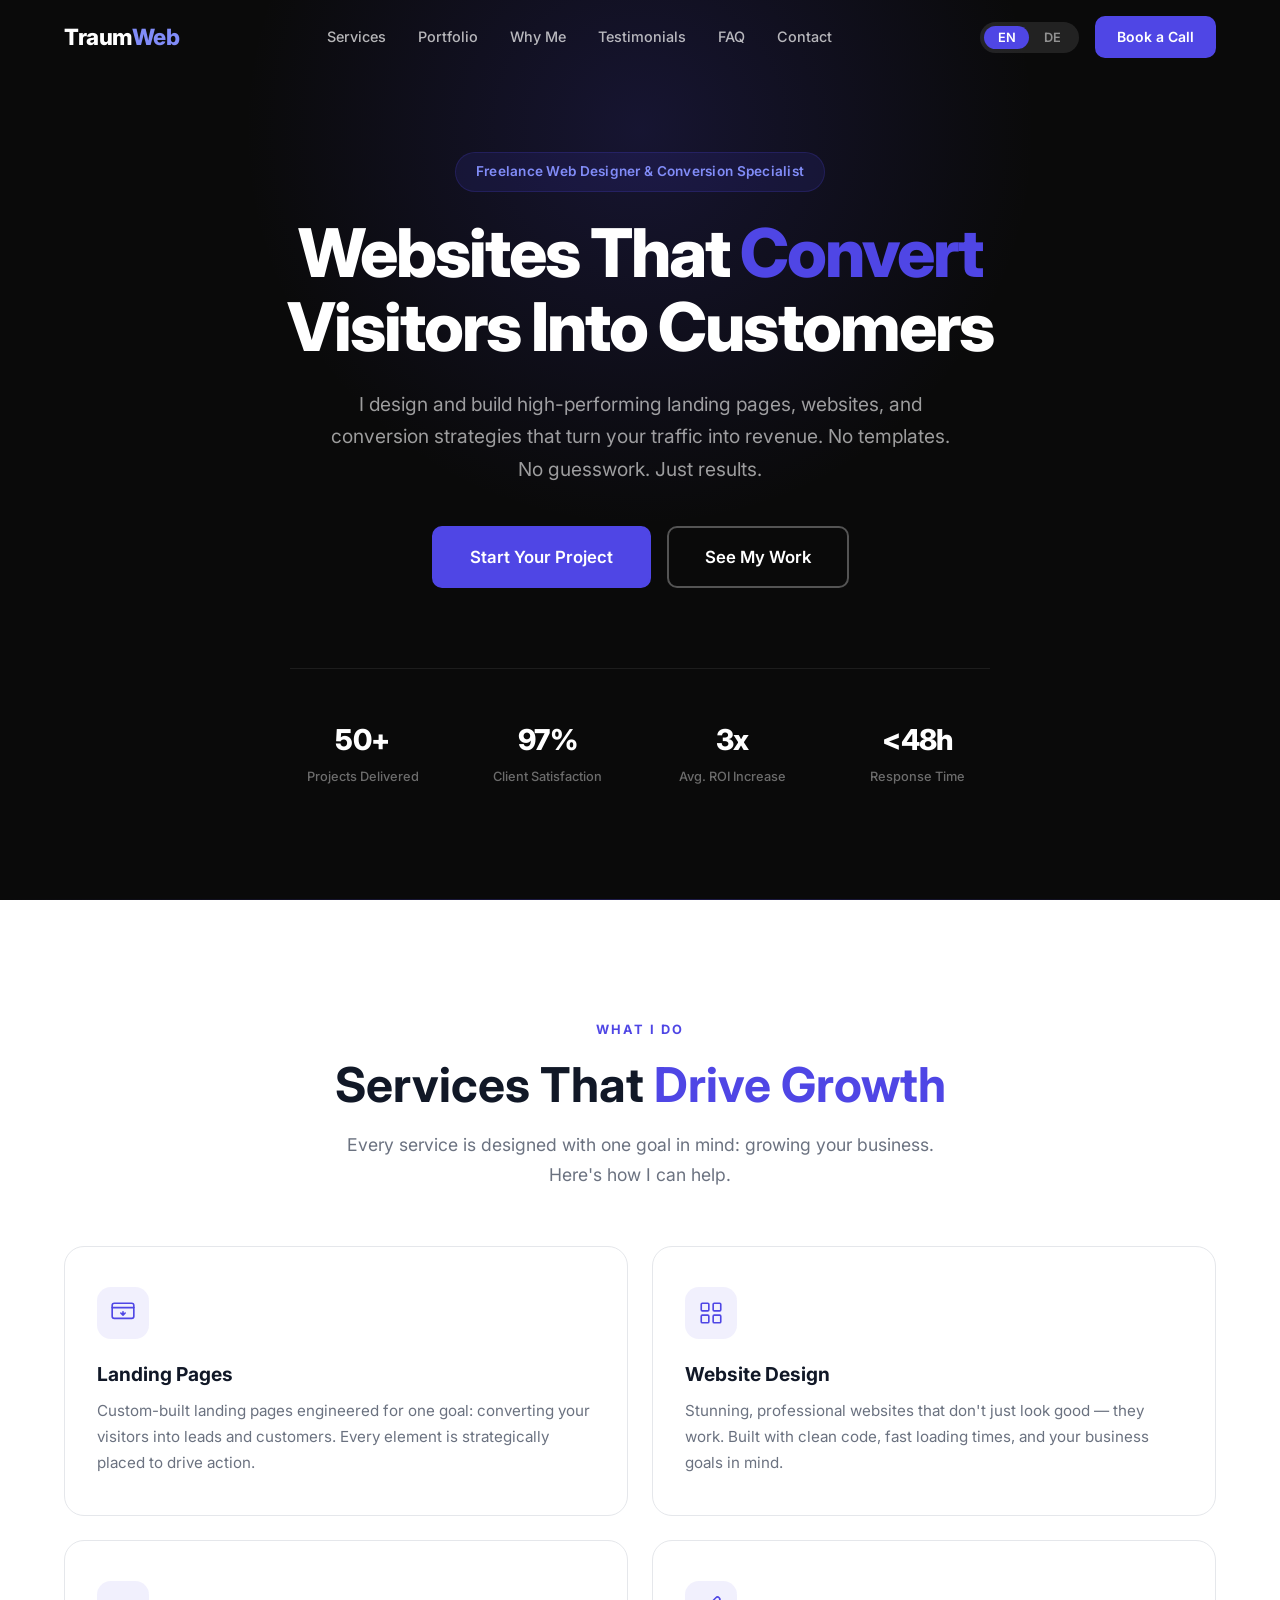
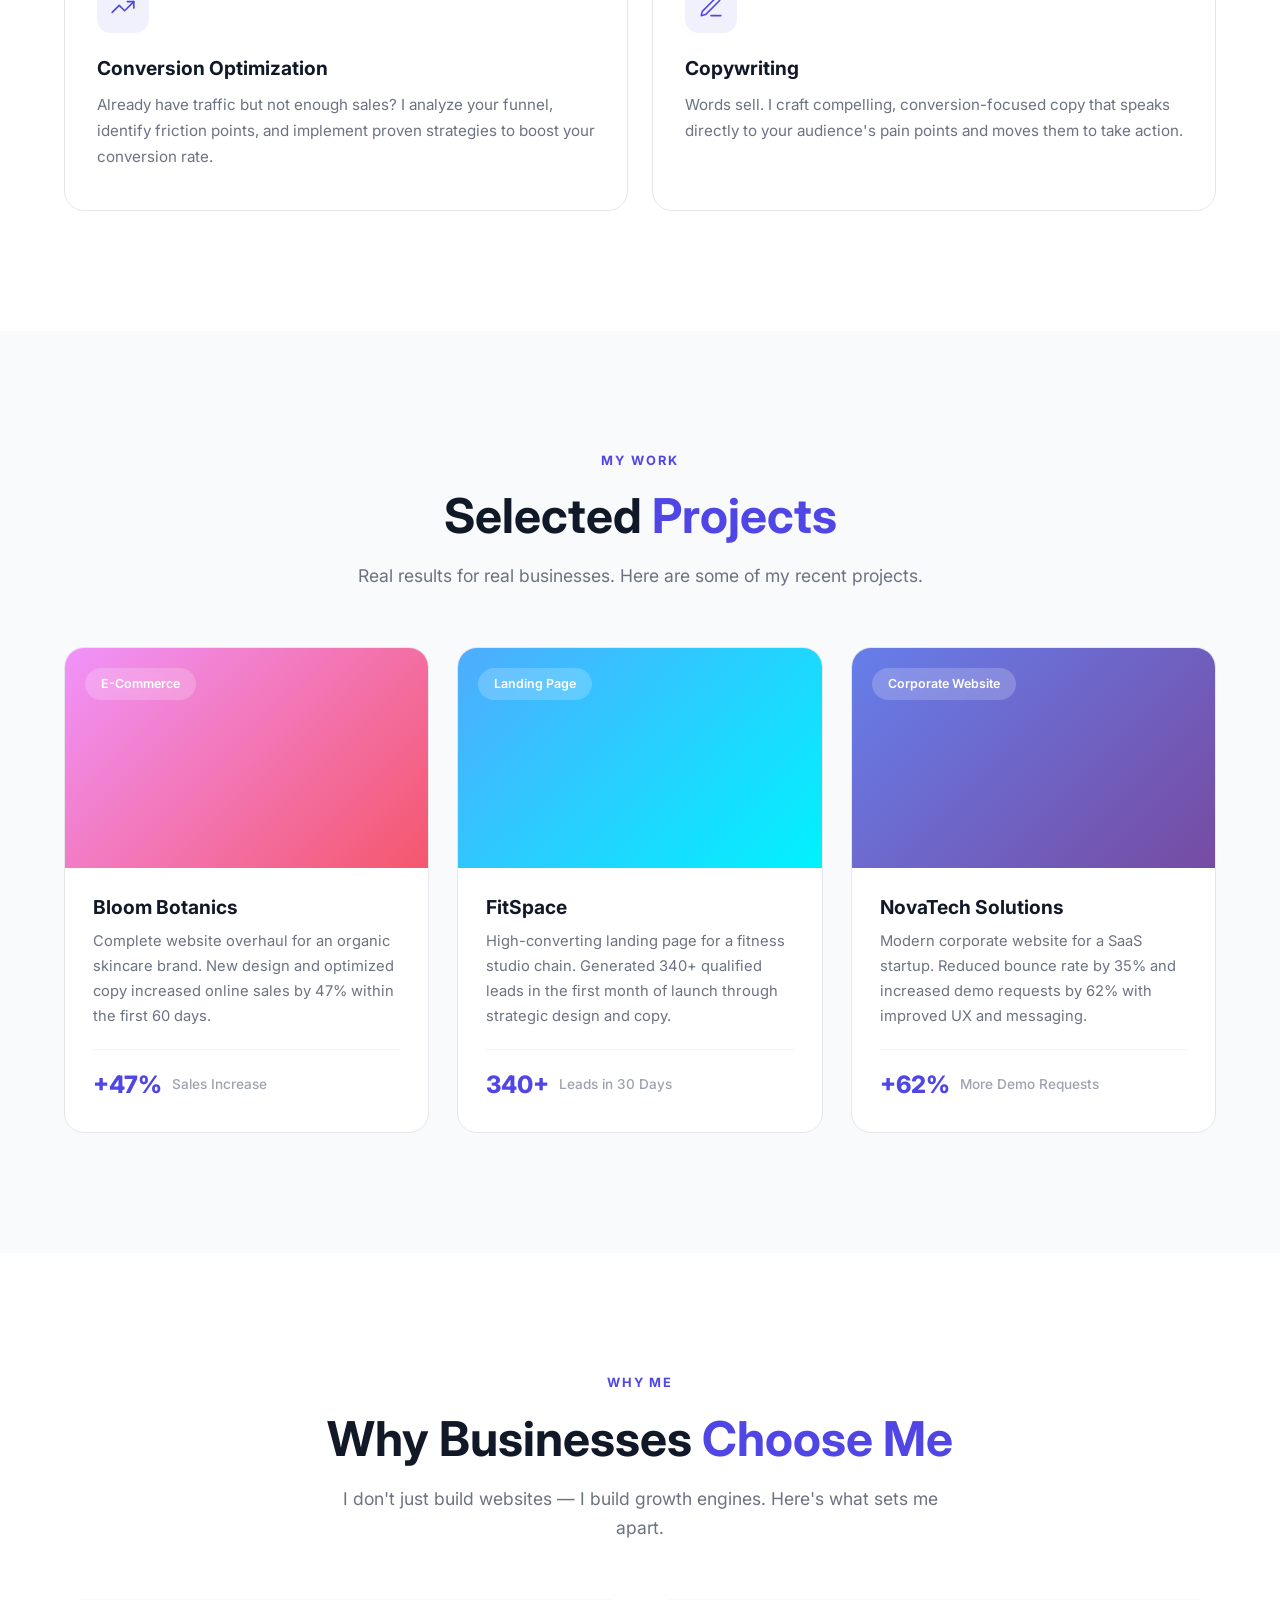
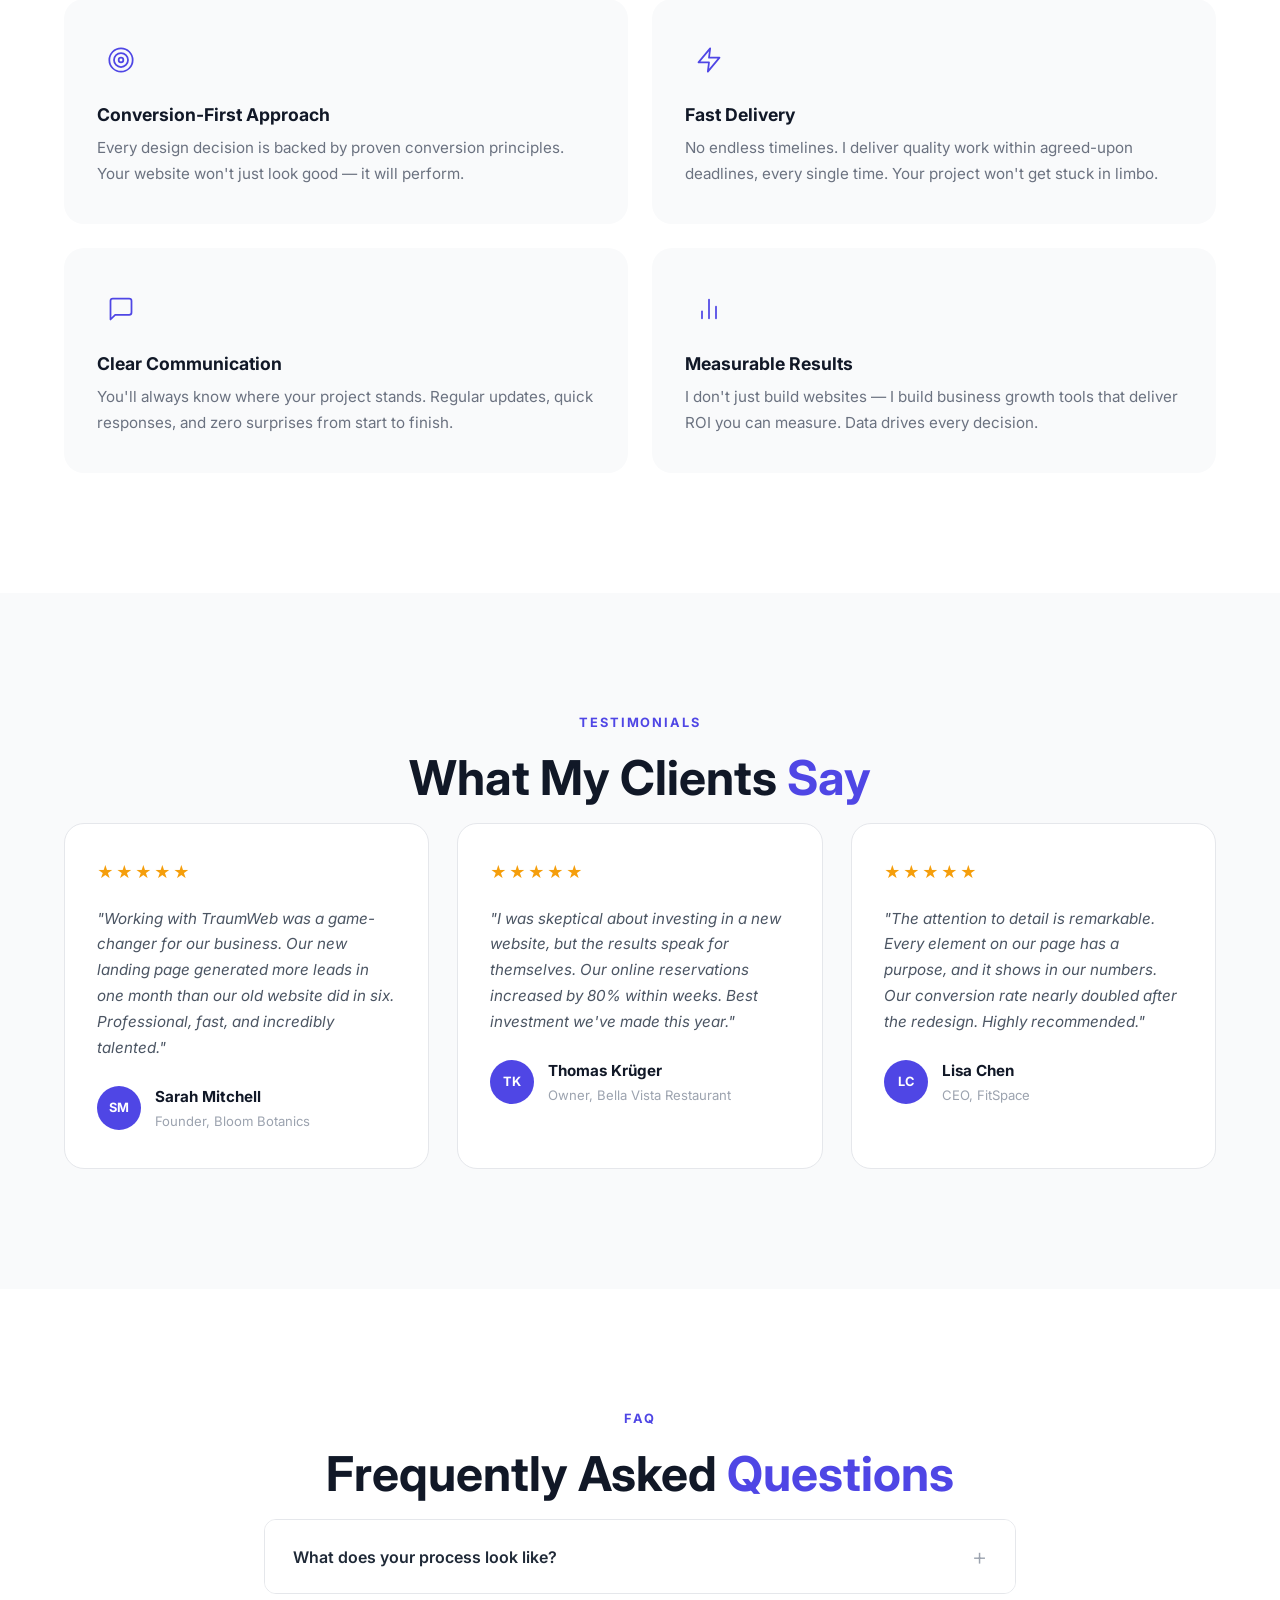
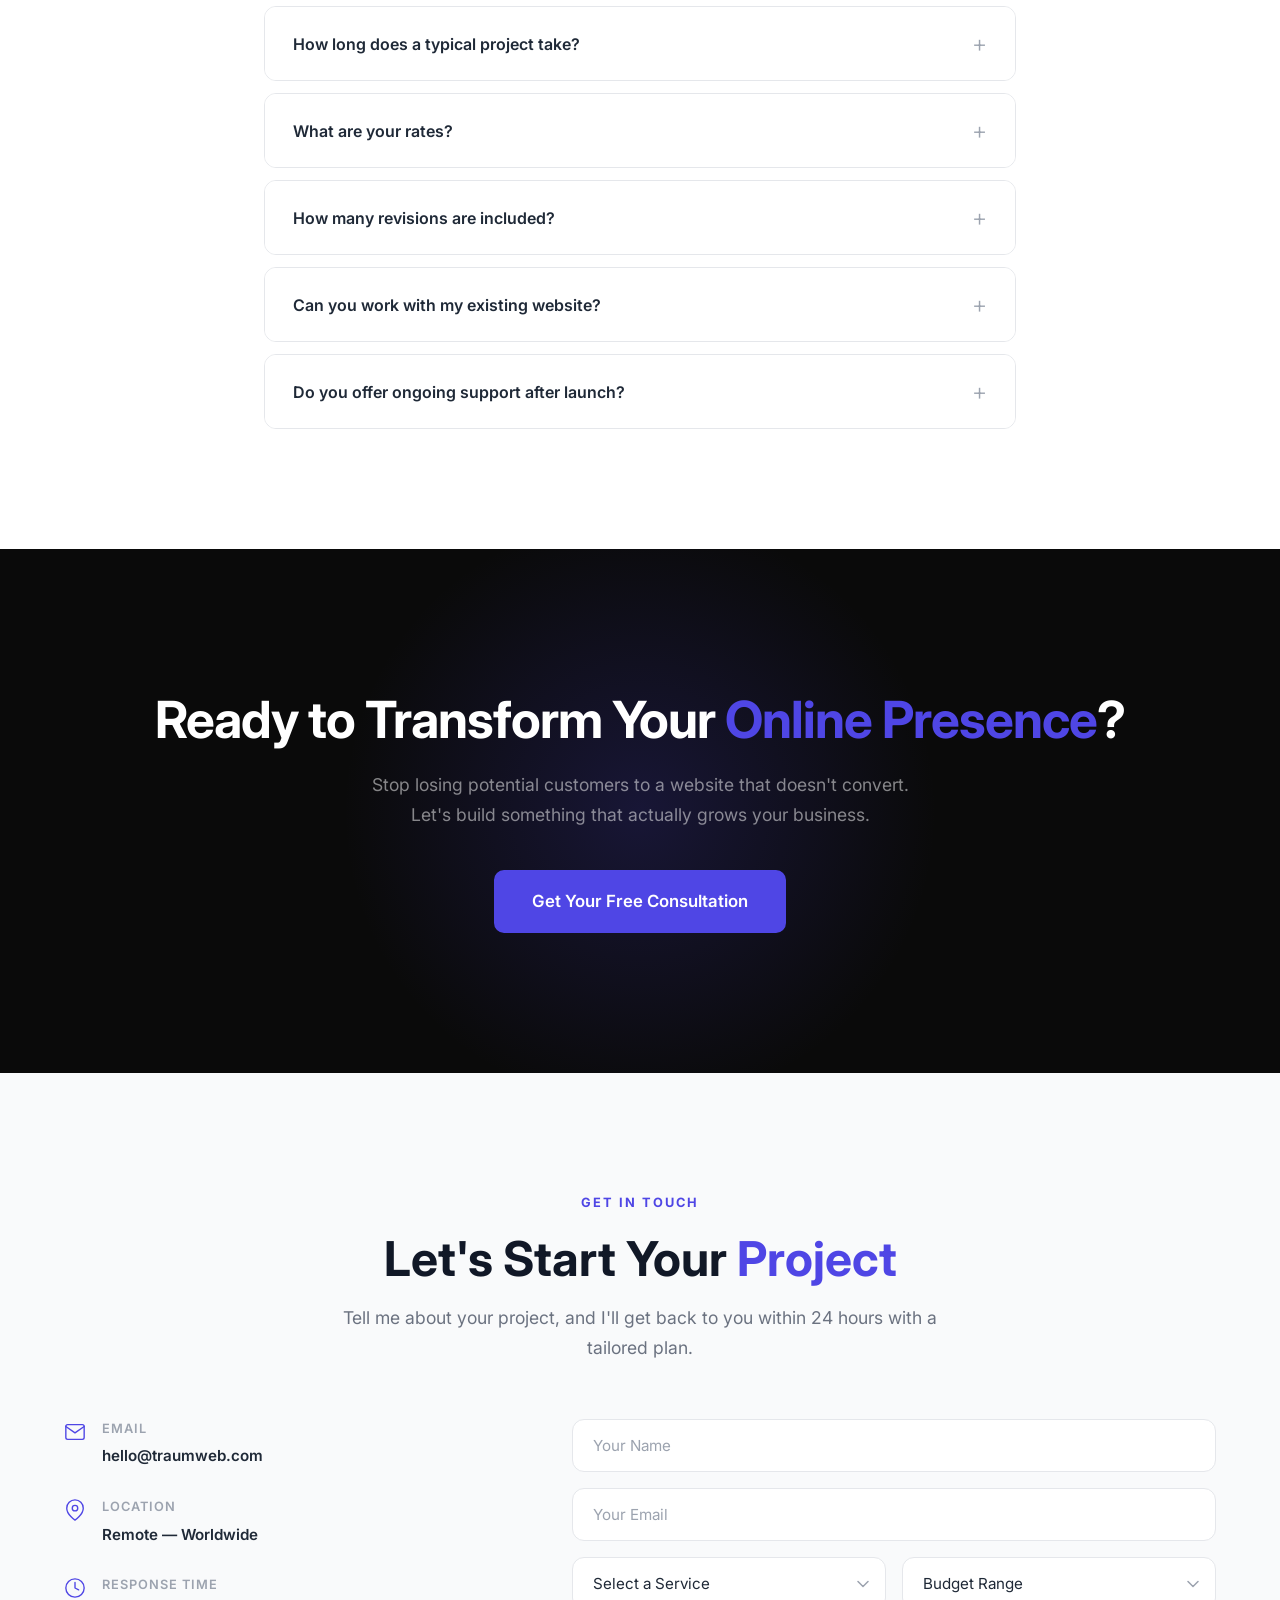
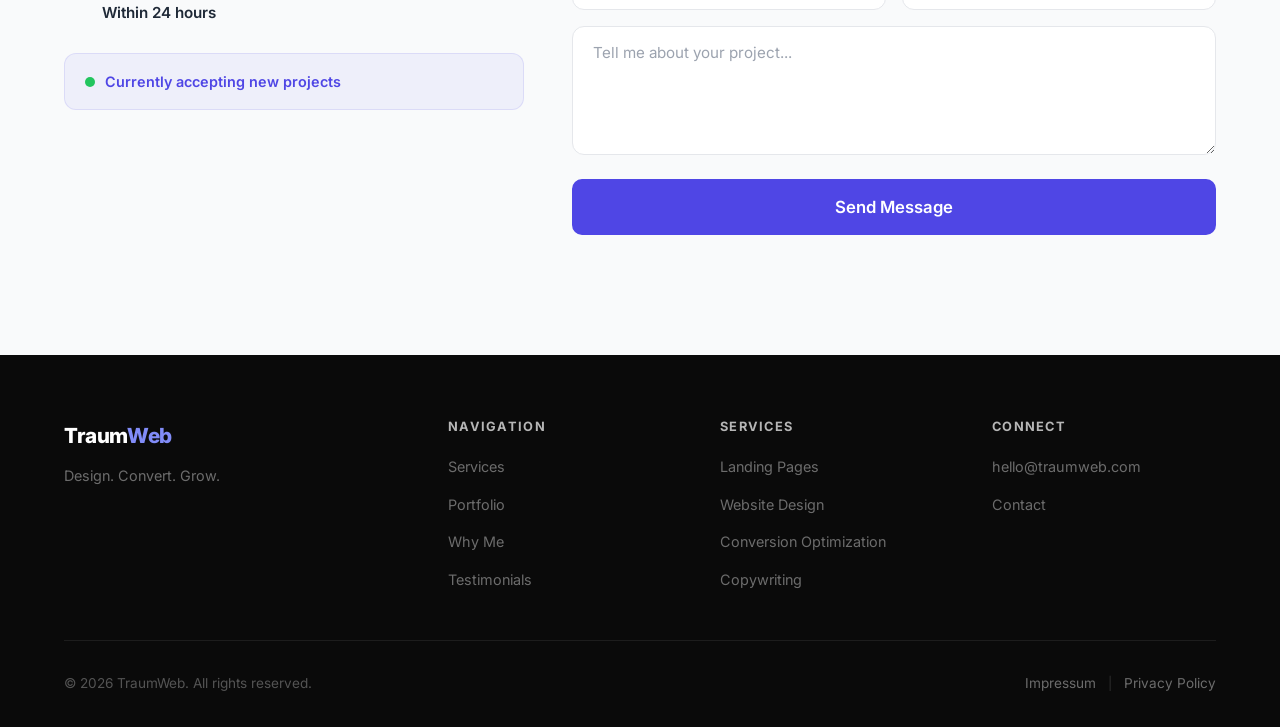
==== commit 93bdd345: "Add files via upload" ====
--- a/index.html
+++ b/index.html
@@ -413,6 +413,11 @@
       </div>
       <div class="footer__bottom">
         <p data-i18n-html="footer.copy">&copy; 2026 TraumWeb. All rights reserved.</p>
+        <div class="footer__legal">
+          <a href="impressum.html">Impressum</a>
+          <span class="footer__legal-sep">|</span>
+          <a href="datenschutz.html" data-i18n="footer.privacy">Privacy Policy</a>
+        </div>
       </div>
     </div>
   </footer>
--- a/style.css
+++ b/style.css
@@ -928,9 +928,159 @@
 
 .footer__bottom {
   padding-top: 32px;
-  text-align: center;
+  display: flex;
+  align-items: center;
+  justify-content: space-between;
+  flex-wrap: wrap;
+  gap: 16px;
   font-size: 0.85rem;
   color: rgba(255,255,255,0.3);
+}
+
+.footer__legal {
+  display: flex;
+  align-items: center;
+  gap: 12px;
+}
+.footer__legal a {
+  color: rgba(255,255,255,0.4);
+  font-size: 0.85rem;
+  transition: color var(--transition);
+}
+.footer__legal a:hover {
+  color: var(--white);
+}
+.footer__legal-sep {
+  color: rgba(255,255,255,0.15);
+  font-size: 0.8rem;
+}
+
+/* ========================================
+   Legal Pages
+   ======================================== */
+.legal-page .nav {
+  background: rgba(10, 10, 10, 0.95);
+  backdrop-filter: blur(20px);
+  -webkit-backdrop-filter: blur(20px);
+}
+
+.legal-header {
+  background: var(--dark);
+  padding: 140px 0 60px;
+  position: relative;
+  overflow: hidden;
+}
+.legal-header::before {
+  content: '';
+  position: absolute;
+  top: -40%;
+  left: 50%;
+  transform: translateX(-50%);
+  width: 600px;
+  height: 600px;
+  background: radial-gradient(circle, rgba(79, 70, 229, 0.12) 0%, transparent 70%);
+}
+
+.legal-header__back {
+  display: inline-flex;
+  align-items: center;
+  gap: 8px;
+  color: rgba(255,255,255,0.4);
+  font-size: 0.9rem;
+  font-weight: 500;
+  margin-bottom: 24px;
+  transition: color var(--transition);
+}
+.legal-header__back:hover {
+  color: var(--white);
+}
+.legal-header__back svg {
+  width: 18px;
+  height: 18px;
+}
+
+.legal-header__title {
+  font-size: clamp(2.2rem, 4vw, 3.2rem);
+  font-weight: 800;
+  color: var(--white);
+  letter-spacing: -0.02em;
+  margin-bottom: 12px;
+}
+
+.legal-header__sub {
+  color: rgba(255,255,255,0.45);
+  font-size: 1.1rem;
+}
+
+.legal-body {
+  padding: clamp(48px, 8vw, 80px) 0 clamp(64px, 10vw, 120px);
+}
+
+.legal-content h2 {
+  font-size: 1.35rem;
+  font-weight: 700;
+  color: var(--gray-900);
+  margin: 40px 0 16px;
+  padding-top: 24px;
+  border-top: 1px solid var(--gray-100);
+}
+.legal-content h2:first-child {
+  margin-top: 0;
+  padding-top: 0;
+  border-top: none;
+}
+
+.legal-content h3 {
+  font-size: 1.1rem;
+  font-weight: 600;
+  color: var(--gray-800);
+  margin: 28px 0 12px;
+}
+
+.legal-content p {
+  color: var(--gray-600);
+  line-height: 1.8;
+  margin-bottom: 16px;
+  font-size: 0.95rem;
+}
+
+.legal-content a {
+  color: var(--primary);
+  text-decoration: underline;
+  text-underline-offset: 2px;
+}
+.legal-content a:hover {
+  color: var(--primary-dark);
+}
+
+.legal-content ul {
+  margin: 12px 0 20px;
+  padding-left: 24px;
+  list-style: disc;
+}
+.legal-content ul li {
+  color: var(--gray-600);
+  line-height: 1.8;
+  margin-bottom: 8px;
+  font-size: 0.95rem;
+}
+.legal-content ul li strong {
+  color: var(--gray-800);
+}
+
+.legal-content em {
+  color: var(--gray-400);
+  font-style: italic;
+}
+
+.legal-last-updated {
+  margin-top: 48px;
+  padding-top: 24px;
+  border-top: 1px solid var(--gray-200);
+}
+.legal-last-updated p {
+  color: var(--gray-400);
+  font-size: 0.85rem;
 }
 
 /* ========================================
@@ -1054,6 +1204,15 @@
   .section__sub {
     margin-bottom: 40px;
   }
+
+  .footer__bottom {
+    flex-direction: column;
+    text-align: center;
+  }
+
+  .legal-header {
+    padding: 120px 0 40px;
+  }
 }
 
 @media (max-width: 480px) {
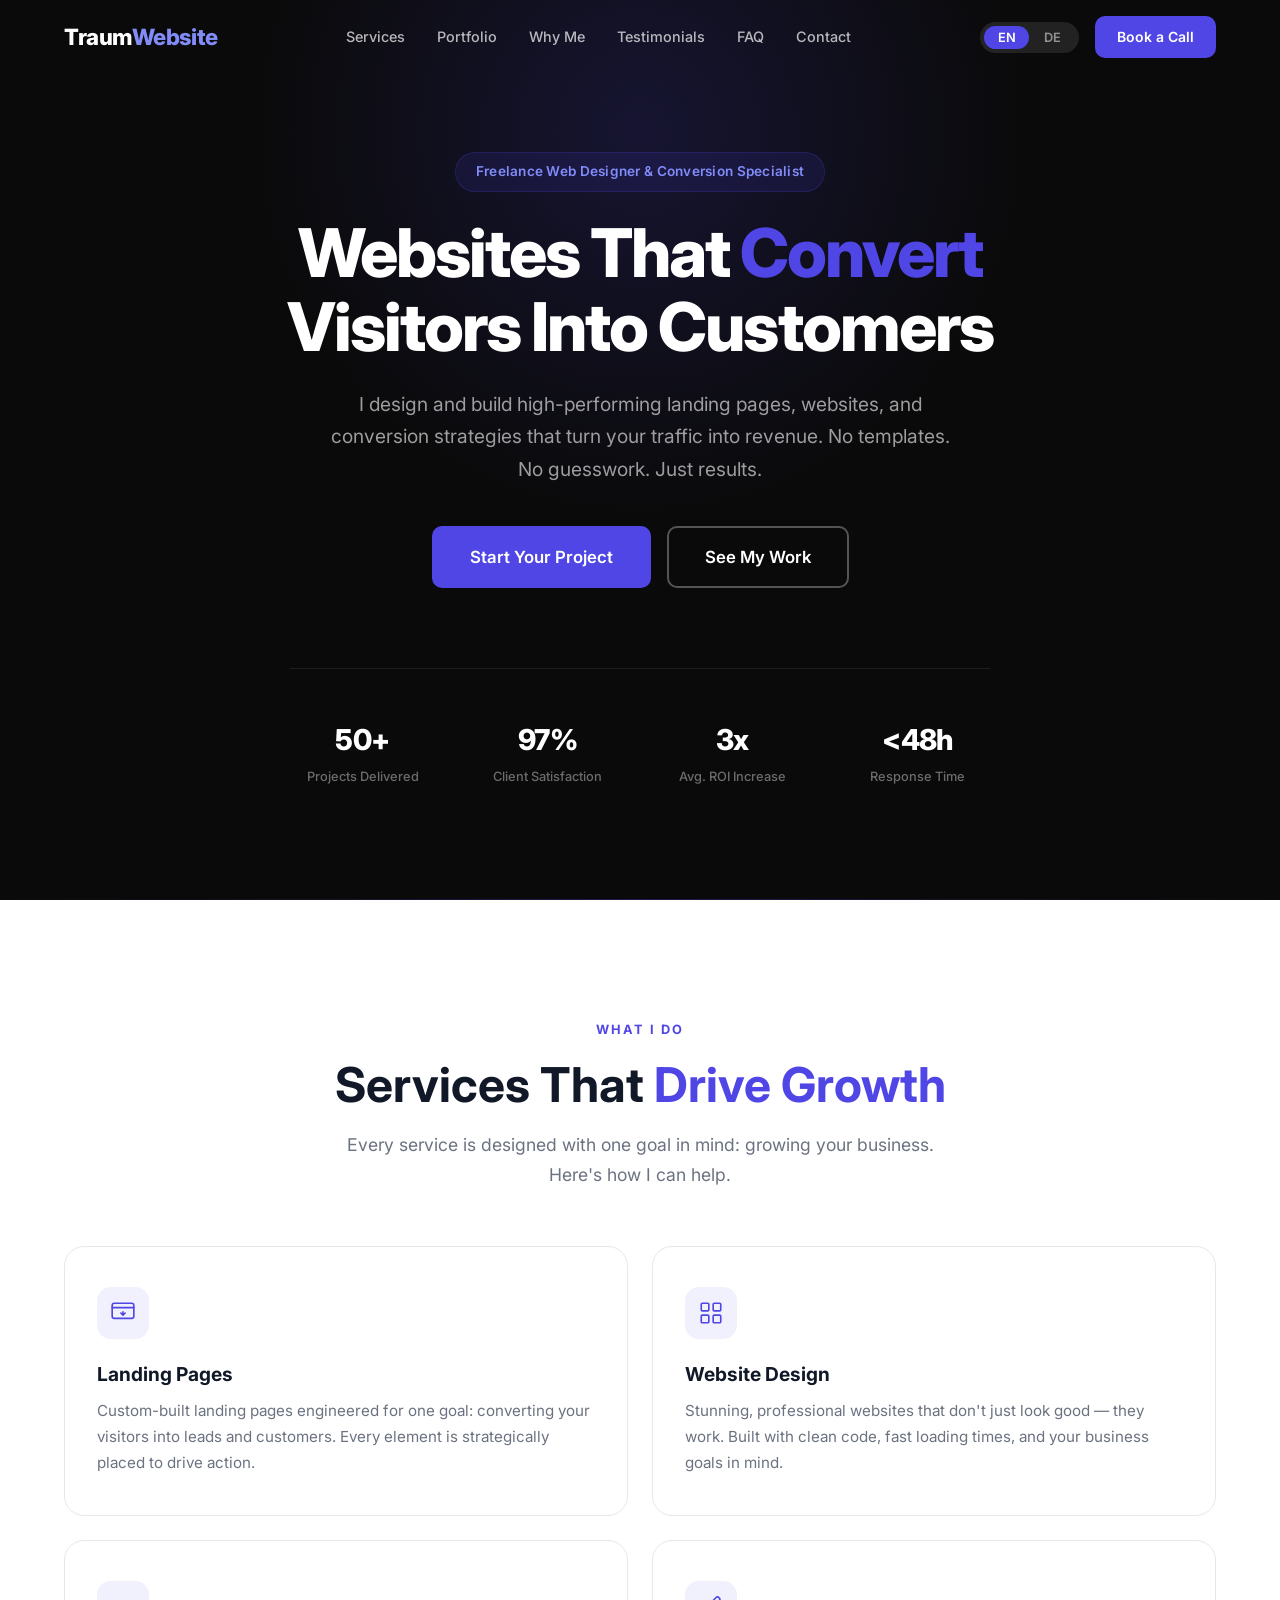
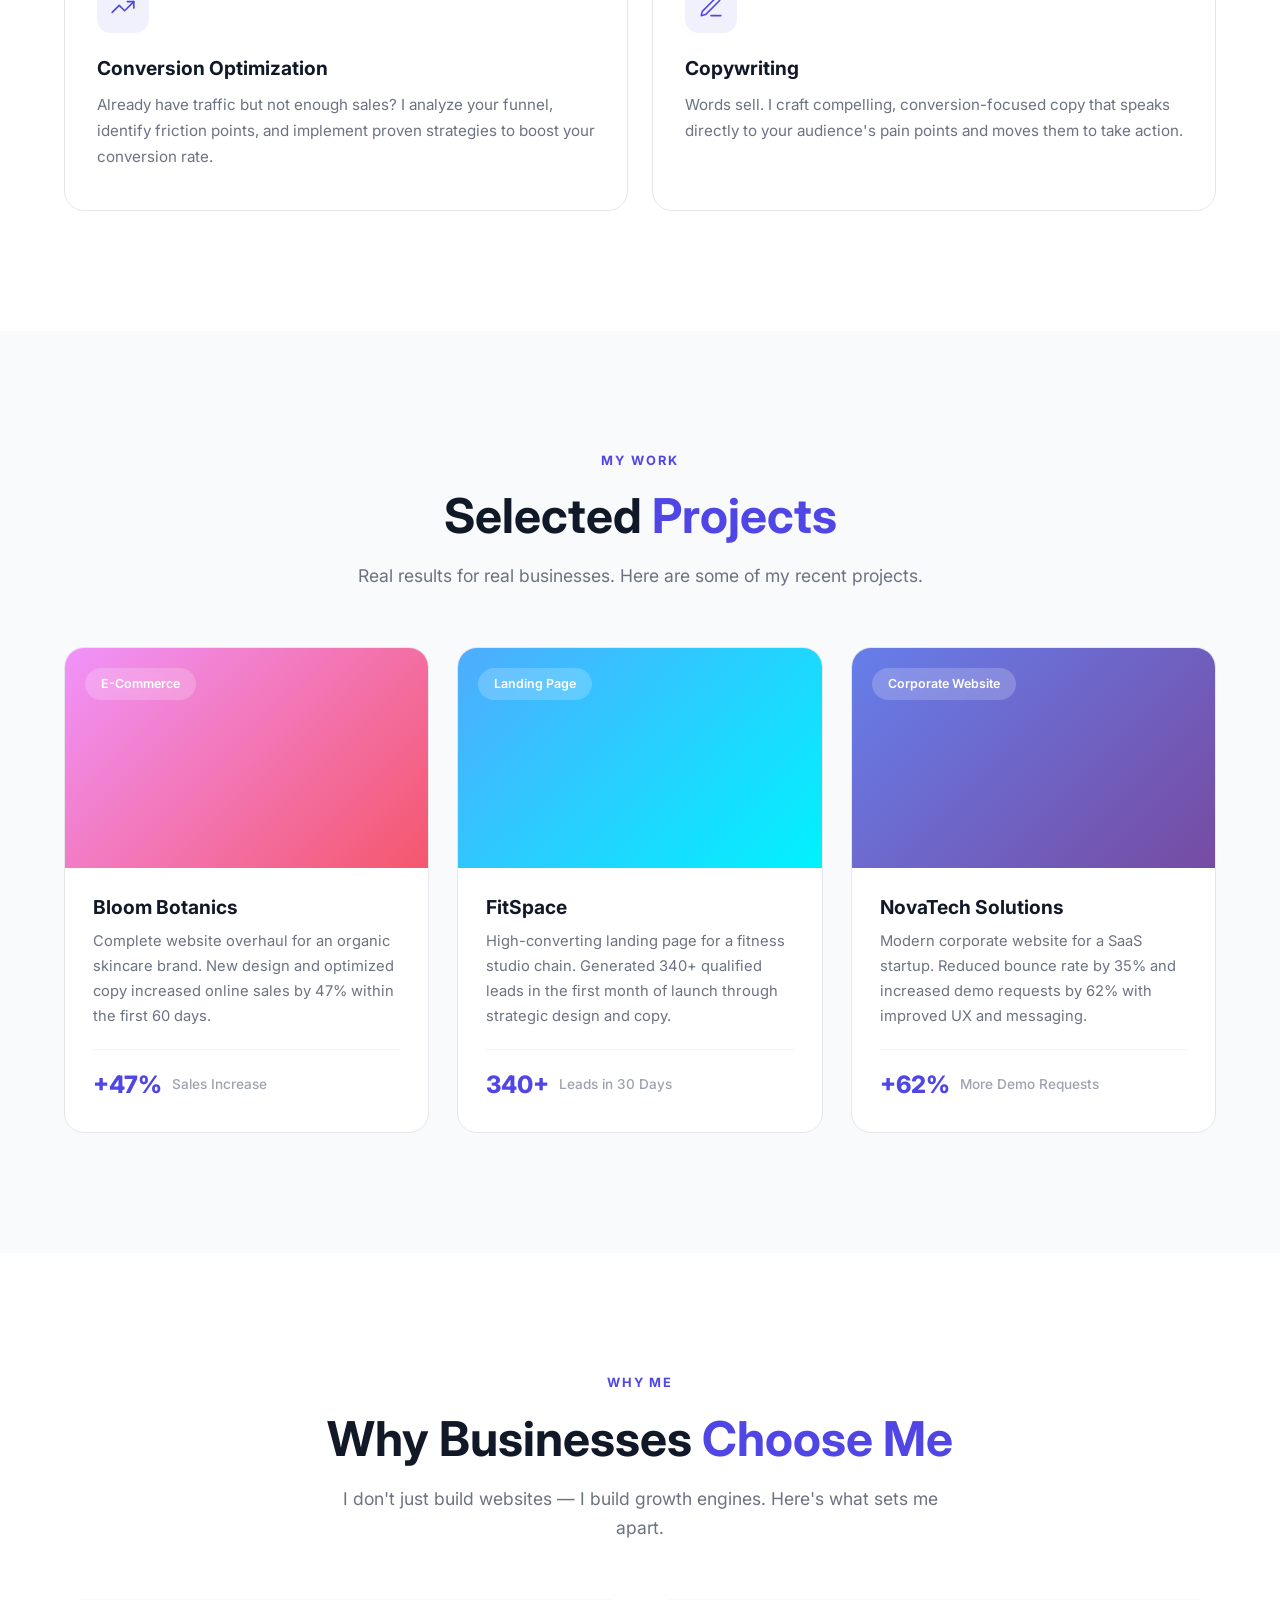
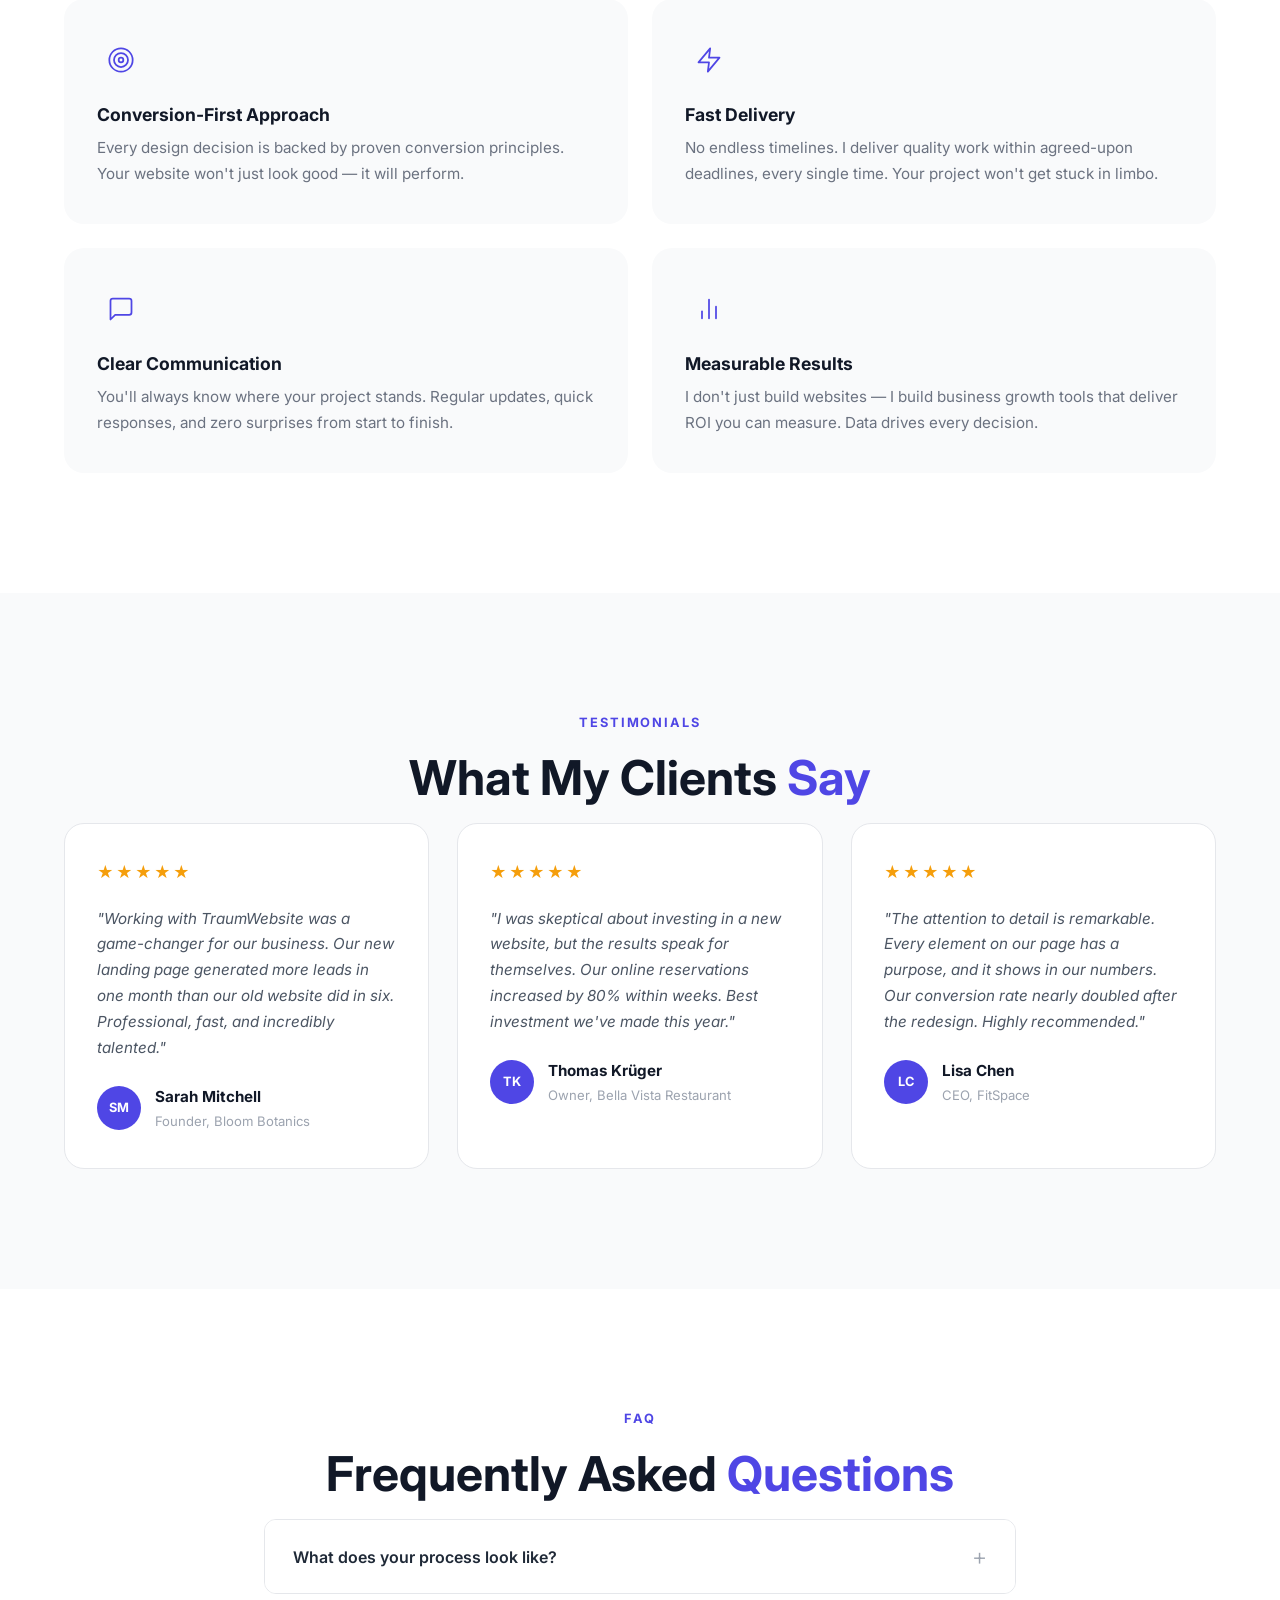
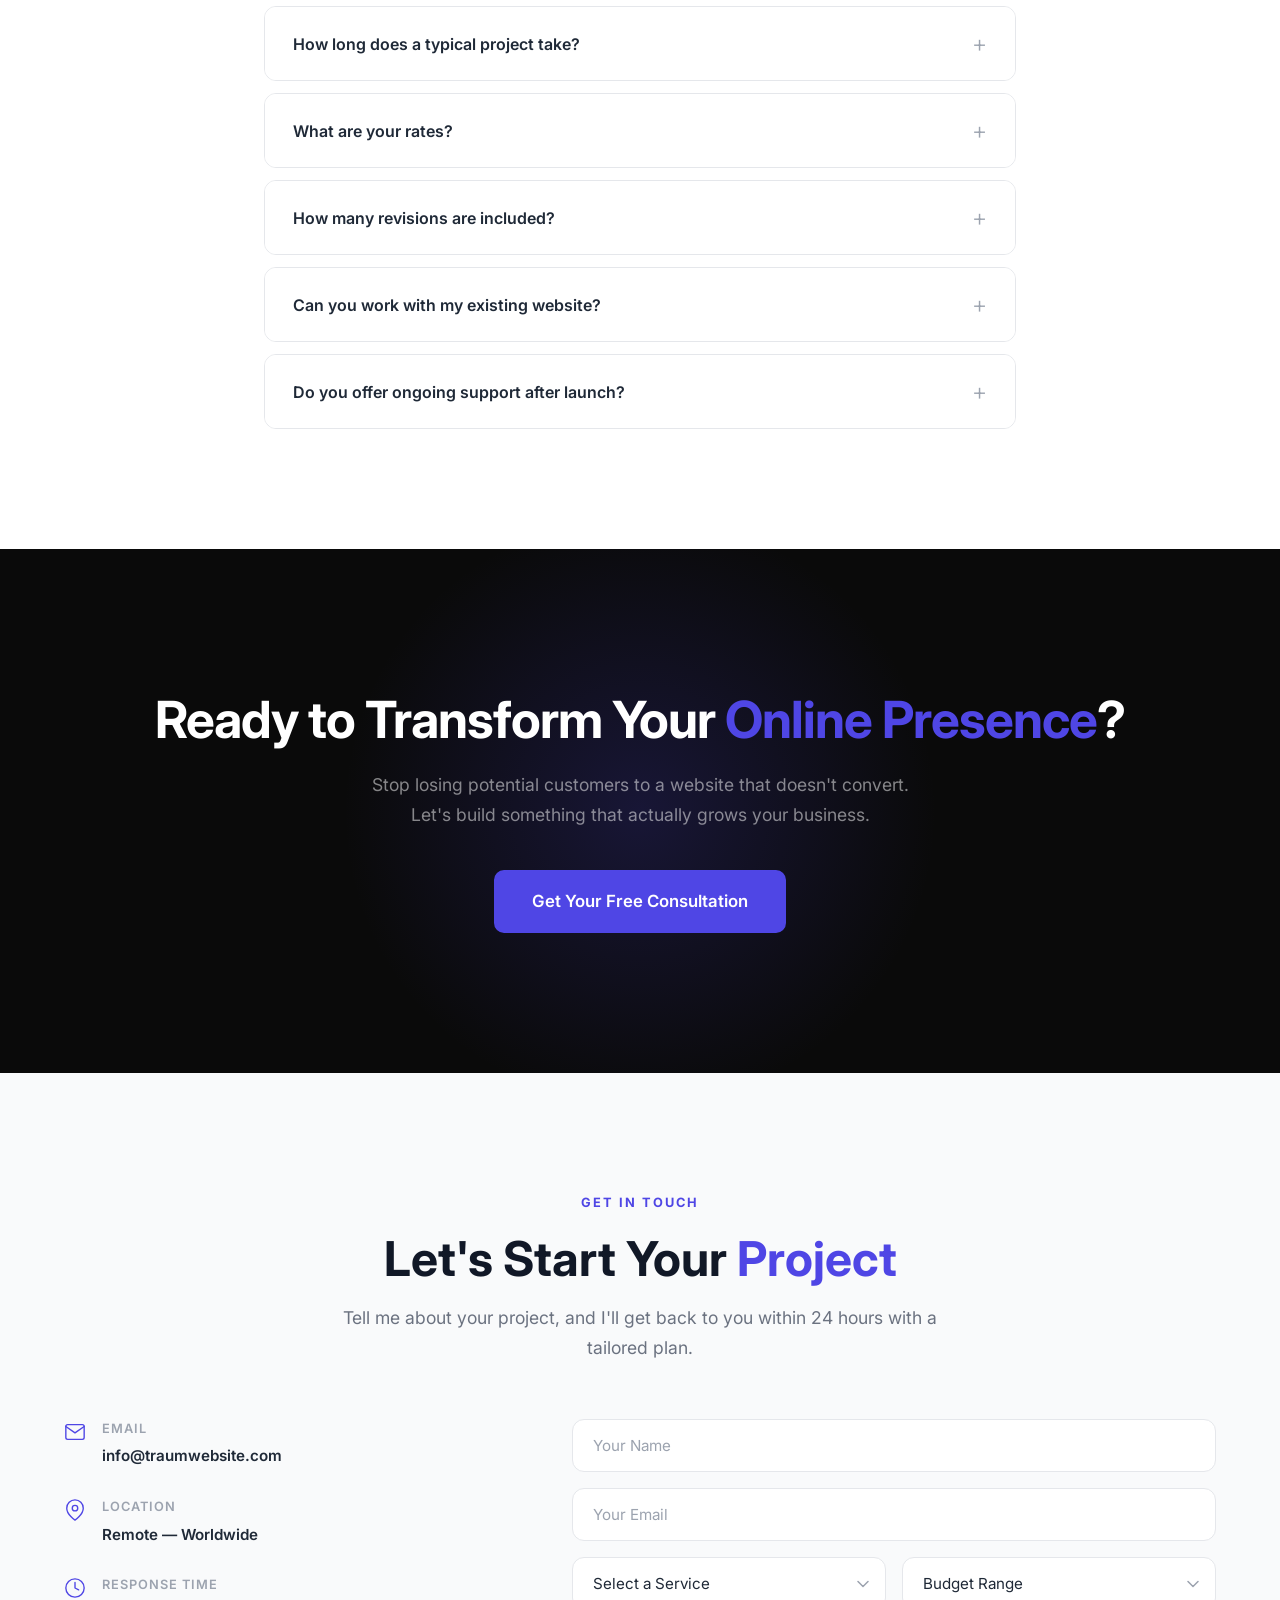
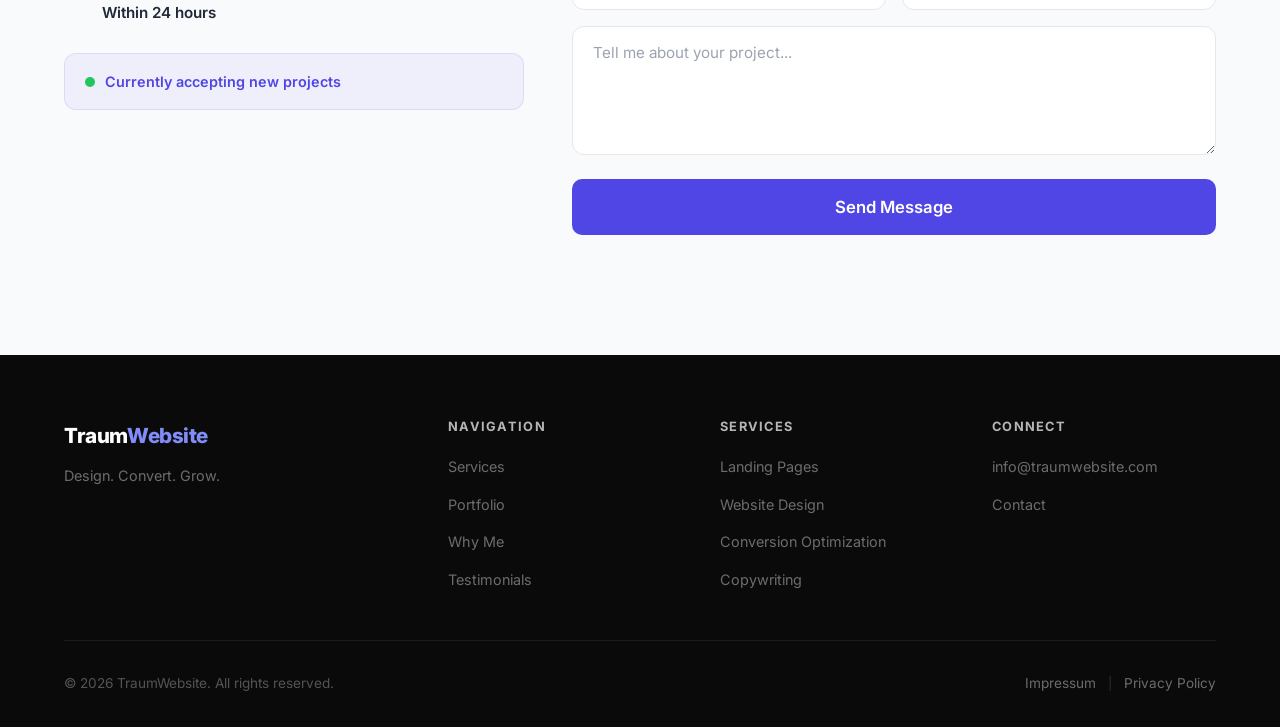
==== commit 46c7c8f3: "Add files via upload" ====
--- a/index.html
+++ b/index.html
@@ -3,10 +3,10 @@
 <head>
   <meta charset="UTF-8">
   <meta name="viewport" content="width=device-width, initial-scale=1.0">
-  <title>TraumWeb — Web Design & Conversion Optimization</title>
+  <title>TraumWebsite — Web Design & Conversion Optimization</title>
   <meta name="description" content="I design high-converting websites and landing pages for businesses that want real results. Web design, conversion optimization, and copywriting.">
-  <meta name="author" content="TraumWeb">
-  <meta property="og:title" content="TraumWeb — Web Design & Conversion Optimization">
+  <meta name="author" content="TraumWebsite">
+  <meta property="og:title" content="TraumWebsite — Web Design & Conversion Optimization">
   <meta property="og:description" content="High-converting websites and landing pages for businesses that demand results.">
   <meta property="og:type" content="website">
   <link rel="icon" href="data:image/svg+xml,<svg xmlns='http://www.w3.org/2000/svg' viewBox='0 0 100 100'><text y='.9em' font-size='90'>◆</text></svg>">
@@ -20,7 +20,7 @@
   <!-- Navigation -->
   <nav class="nav" id="nav">
     <div class="container nav__inner">
-      <a href="#" class="nav__logo">Traum<span>Web</span></a>
+      <a href="#" class="nav__logo">Traum<span>Website</span></a>
       <ul class="nav__links" id="navLinks">
         <li><a href="#services" data-i18n="nav.services">Services</a></li>
         <li><a href="#portfolio" data-i18n="nav.portfolio">Portfolio</a></li>
@@ -215,7 +215,7 @@
         <div class="testimonials__grid">
           <div class="testimonial-card reveal">
             <div class="testimonial-card__stars">★★★★★</div>
-            <p class="testimonial-card__text" data-i18n="testimonials.t1.text">"Working with TraumWeb was a game-changer for our business. Our new landing page generated more leads in one month than our old website did in six. Professional, fast, and incredibly talented."</p>
+            <p class="testimonial-card__text" data-i18n="testimonials.t1.text">"Working with TraumWebsite was a game-changer for our business. Our new landing page generated more leads in one month than our old website did in six. Professional, fast, and incredibly talented."</p>
             <div class="testimonial-card__author">
               <div class="testimonial-card__avatar">SM</div>
               <div>
@@ -317,7 +317,7 @@
               <svg viewBox="0 0 24 24" fill="none" stroke="currentColor" stroke-width="1.5" stroke-linecap="round" stroke-linejoin="round"><path d="M4 4h16c1.1 0 2 .9 2 2v12c0 1.1-.9 2-2 2H4c-1.1 0-2-.9-2-2V6c0-1.1.9-2 2-2z"/><polyline points="22,6 12,13 2,6"/></svg>
               <div>
                 <span class="contact__info-label" data-i18n="contact.email.label">Email</span>
-                <a href="mailto:hello@traumweb.com" class="contact__info-value">hello@traumweb.com</a>
+                <a href="mailto:info@traumwebsite.com" class="contact__info-value">info@traumwebsite.com</a>
               </div>
             </div>
             <div class="contact__info-item">
@@ -339,12 +339,14 @@
               <span data-i18n="contact.availability">Currently accepting new projects</span>
             </div>
           </div>
-          <form class="contact__form reveal" id="contactForm" action="#" method="POST">
+          <form class="contact__form reveal" id="contactForm" action="https://formspree.io/f/xaqlazky" method="POST">
+            <input type="hidden" name="_subject" value="New inquiry from traumwebsite.com">
+            <input type="hidden" name="_replyto" id="replyToField">
             <div class="form-group">
               <input type="text" name="name" required data-i18n-placeholder="contact.form.name" placeholder="Your Name">
             </div>
             <div class="form-group">
-              <input type="email" name="email" required data-i18n-placeholder="contact.form.email" placeholder="Your Email">
+              <input type="email" name="email" id="emailField" required data-i18n-placeholder="contact.form.email" placeholder="Your Email">
             </div>
             <div class="form-row">
               <div class="form-group">
@@ -369,7 +371,15 @@
             <div class="form-group">
               <textarea name="message" rows="5" required data-i18n-placeholder="contact.form.message" placeholder="Tell me about your project..."></textarea>
             </div>
-            <button type="submit" class="btn btn--primary btn--large btn--full" data-i18n="contact.form.submit">Send Message</button>
+            <button type="submit" class="btn btn--primary btn--large btn--full" id="formSubmitBtn" data-i18n="contact.form.submit">Send Message</button>
+            <div class="form-message form-message--success" id="formSuccess" style="display: none;">
+              <svg viewBox="0 0 24 24" fill="none" stroke="currentColor" stroke-width="2" stroke-linecap="round" stroke-linejoin="round"><path d="M22 11.08V12a10 10 0 11-5.93-9.14"/><polyline points="22 4 12 14.01 9 11.01"/></svg>
+              <span data-i18n="contact.form.success">Thanks! Your message has been sent successfully.</span>
+            </div>
+            <div class="form-message form-message--error" id="formError" style="display: none;">
+              <svg viewBox="0 0 24 24" fill="none" stroke="currentColor" stroke-width="2" stroke-linecap="round" stroke-linejoin="round"><circle cx="12" cy="12" r="10"/><line x1="15" y1="9" x2="9" y2="15"/><line x1="9" y1="9" x2="15" y2="15"/></svg>
+              <span data-i18n="contact.form.error">Something went wrong. Please try again.</span>
+            </div>
           </form>
         </div>
       </div>
@@ -382,7 +392,7 @@
     <div class="container">
       <div class="footer__grid">
         <div class="footer__brand">
-          <a href="#" class="nav__logo">Traum<span>Web</span></a>
+          <a href="#" class="nav__logo">Traum<span>Website</span></a>
           <p class="footer__tagline" data-i18n="footer.tagline">Design. Convert. Grow.</p>
         </div>
         <div class="footer__col">
@@ -406,13 +416,13 @@
         <div class="footer__col">
           <h4 class="footer__heading" data-i18n="footer.connect">Connect</h4>
           <ul class="footer__links">
-            <li><a href="mailto:hello@traumweb.com">hello@traumweb.com</a></li>
+            <li><a href="mailto:info@traumwebsite.com">info@traumwebsite.com</a></li>
             <li><a href="#contact" data-i18n="nav.contact">Contact</a></li>
           </ul>
         </div>
       </div>
       <div class="footer__bottom">
-        <p data-i18n-html="footer.copy">&copy; 2026 TraumWeb. All rights reserved.</p>
+        <p data-i18n-html="footer.copy">&copy; 2026 TraumWebsite. All rights reserved.</p>
         <div class="footer__legal">
           <a href="impressum.html">Impressum</a>
           <span class="footer__legal-sep">|</span>
--- a/style.css
+++ b/style.css
@@ -1,5 +1,5 @@
 /* ========================================
-   TraumWeb — Premium Portfolio Stylesheet
+   TraumWebsite — Premium Portfolio Stylesheet
    ======================================== */
 
 /* --- Reset & Variables --- */
@@ -875,6 +875,49 @@
   min-height: 120px;
 }
 
+/* Form Messages */
+.form-message {
+  display: flex;
+  align-items: center;
+  gap: 12px;
+  padding: 16px 20px;
+  border-radius: var(--radius);
+  font-size: 0.95rem;
+  font-weight: 500;
+  line-height: 1.5;
+  margin-top: 4px;
+}
+.form-message svg {
+  width: 22px;
+  height: 22px;
+  flex-shrink: 0;
+}
+.form-message--success {
+  background: rgba(34, 197, 94, 0.08);
+  color: #16a34a;
+  border: 1px solid rgba(34, 197, 94, 0.2);
+}
+.form-message--success svg {
+  color: #22c55e;
+}
+.form-message--error {
+  background: rgba(239, 68, 68, 0.08);
+  color: #dc2626;
+  border: 1px solid rgba(239, 68, 68, 0.2);
+}
+.form-message--error svg {
+  color: #ef4444;
+}
+
+/* Button Loading State */
+.btn--loading {
+  opacity: 0.7;
+  cursor: not-allowed;
+  pointer-events: none;
+  transform: none !important;
+  box-shadow: none !important;
+}
+
 /* ========================================
    Footer
    ======================================== */
